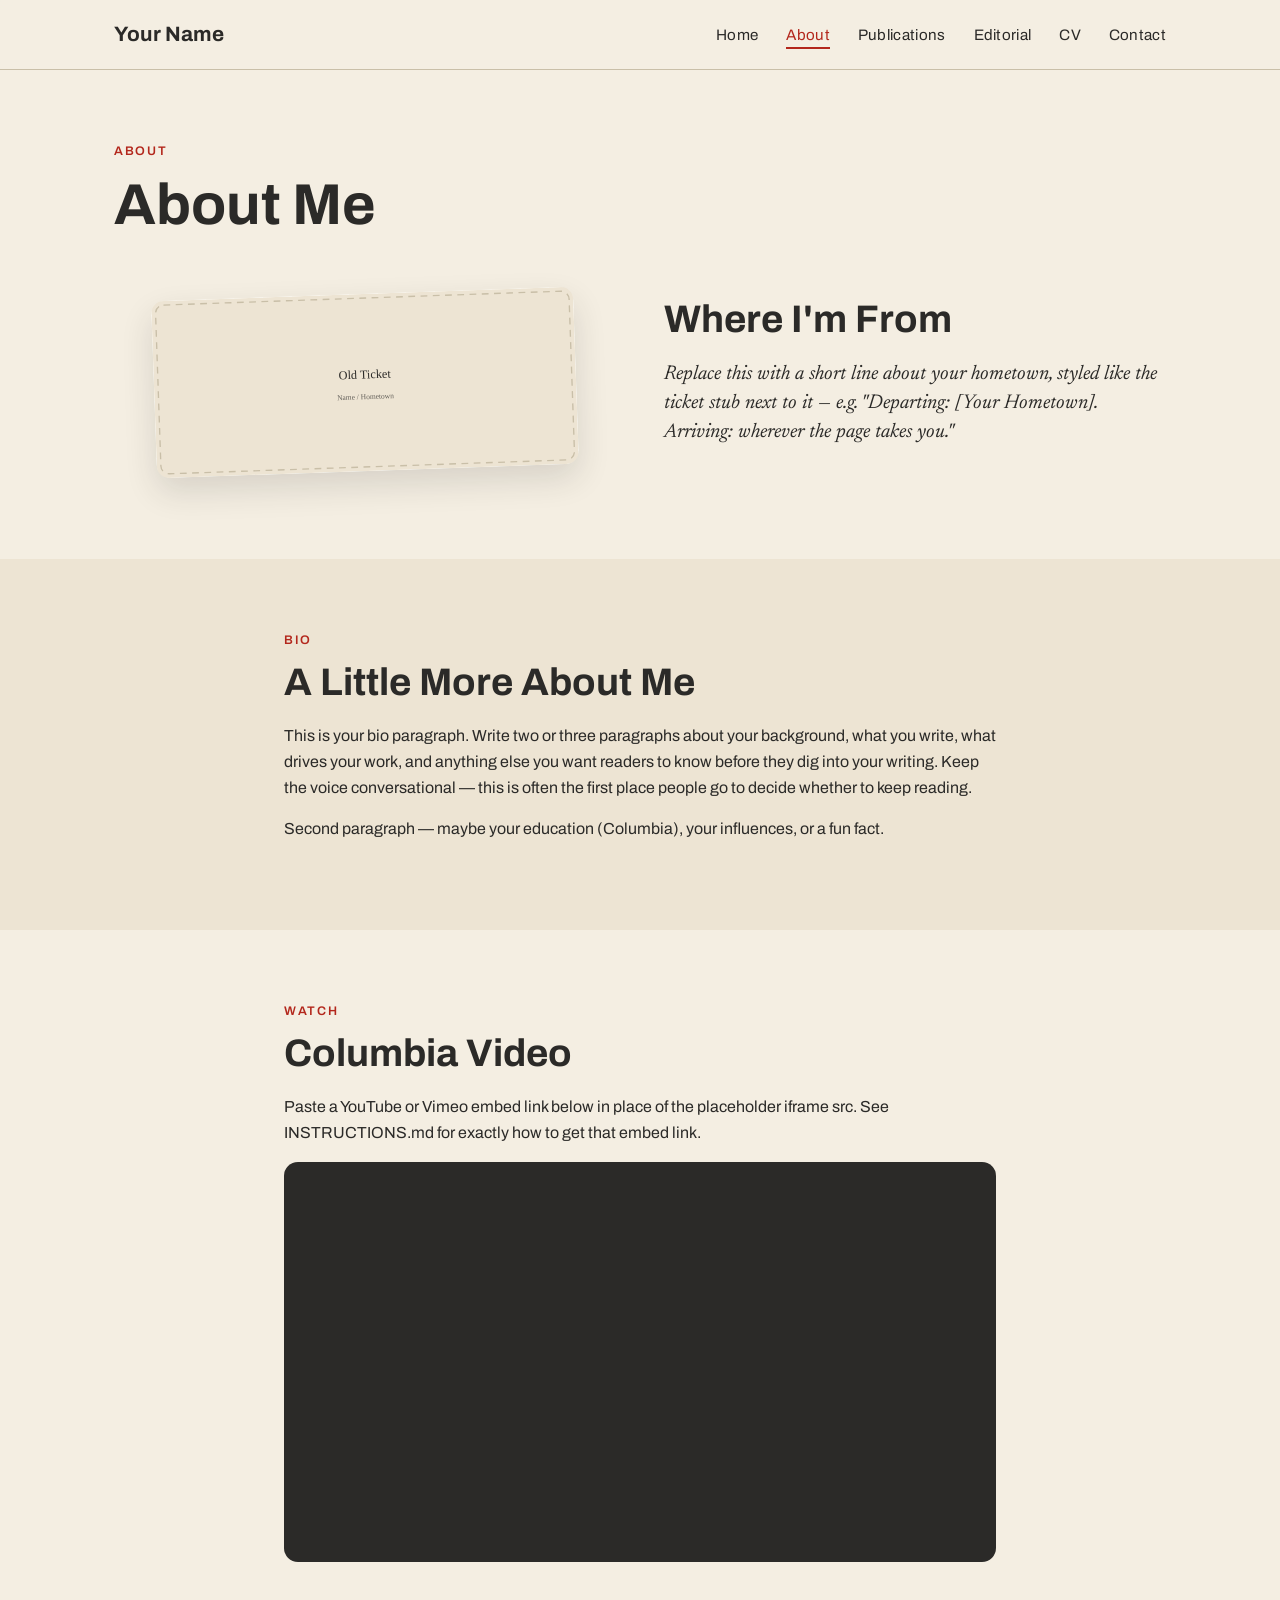
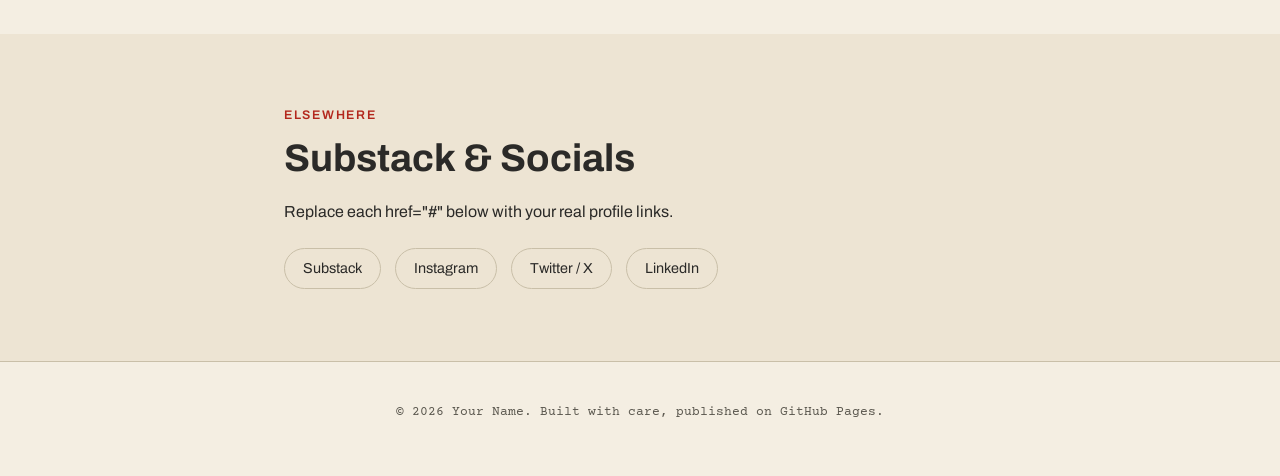
==== about.html @ c4c5f742 "Add files via upload" ====
<!DOCTYPE html>
<html lang="en">
<head>
<meta charset="UTF-8">
<meta name="viewport" content="width=device-width, initial-scale=1.0">
<title>About — Your Name</title>
<link rel="icon" type="image/svg+xml" href="images/favicon.svg">
<link rel="preconnect" href="https://fonts.googleapis.com">
<link rel="preconnect" href="https://fonts.gstatic.com" crossorigin>
<link href="https://fonts.googleapis.com/css2?family=Archivo:wght@400;500;600;700&family=Newsreader:ital,wght@1,400;1,500&family=Caveat:wght@500;600;700&family=Courier+Prime:wght@400;700&display=swap" rel="stylesheet">
<link rel="stylesheet" href="css/style.css">
</head>
<body>

<header class="site-header">
  <nav class="nav">
    <a href="index.html" class="nav__name">Your Name</a>
    <button class="nav__toggle" aria-label="Toggle menu" aria-expanded="false">&#9776;</button>
    <ul class="nav__links">
      <li><a href="index.html">Home</a></li>
      <li><a href="about.html" aria-current="page">About</a></li>
      <li><a href="publications.html">Publications</a></li>
      <li><a href="editorial.html">Editorial</a></li>
      <li><a href="cv.html">CV</a></li>
      <li><a href="contact.html">Contact</a></li>
    </ul>
  </nav>
</header>

<main>
  <section class="section">
    <div class="container">
      <span class="eyebrow">About</span>
      <h1>About Me</h1>

      <div class="about-grid" style="margin-top: 40px;">
        <!-- Old ticket graphic: swap images/about/ticket.svg for a scan/photo
             of a real ticket stub. Edit the text below to match. -->
        <figure class="ticket">
          <img src="images/about/ticket.svg" alt="Ticket stub with name and hometown">
        </figure>
        <div>
          <h2>Where I'm From</h2>
          <p class="lede">Replace this with a short line about your hometown, styled like
          the ticket stub next to it — e.g. "Departing: [Your Hometown]. Arriving:
          wherever the page takes you."</p>
        </div>
      </div>
    </div>
  </section>

  <section class="section section--alt">
    <div class="container" style="max-width: 760px;">
      <span class="eyebrow">Bio</span>
      <h2>A Little More About Me</h2>
      <p>This is your bio paragraph. Write two or three paragraphs about your
      background, what you write, what drives your work, and anything else
      you want readers to know before they dig into your writing. Keep the
      voice conversational — this is often the first place people go to
      decide whether to keep reading.</p>
      <p>Second paragraph — maybe your education (Columbia), your influences,
      or a fun fact.</p>
    </div>
  </section>

  <section class="section">
    <div class="container" style="max-width: 760px;">
      <span class="eyebrow">Watch</span>
      <h2>Columbia Video</h2>
      <p>Paste a YouTube or Vimeo embed link below in place of the placeholder
      iframe src. See INSTRUCTIONS.md for exactly how to get that embed link.</p>
      <div class="video-embed">
        <iframe
          src="https://www.youtube.com/embed/dQw4w9WgXcQ"
          title="Columbia video"
          allow="accelerometer; autoplay; clipboard-write; encrypted-media; gyroscope; picture-in-picture"
          allowfullscreen>
        </iframe>
      </div>
    </div>
  </section>

  <section class="section section--alt">
    <div class="container" style="max-width: 760px;">
      <span class="eyebrow">Elsewhere</span>
      <h2>Substack &amp; Socials</h2>
      <p>Replace each href="#" below with your real profile links.</p>
      <div class="socials">
        <a href="#" target="_blank" rel="noopener">Substack</a>
        <a href="#" target="_blank" rel="noopener">Instagram</a>
        <a href="#" target="_blank" rel="noopener">Twitter / X</a>
        <a href="#" target="_blank" rel="noopener">LinkedIn</a>
      </div>
    </div>
  </section>
</main>

<footer class="site-footer">
  <div class="container">
    <p>&copy; <span id="year"></span> Your Name. Built with care, published on GitHub Pages.</p>
  </div>
</footer>

<script src="js/script.js"></script>
<script>document.getElementById('year').textContent = new Date().getFullYear();</script>
</body>
</html>
---- css/style.css ----
/* =========================================================================
   SITE STYLE SHEET
   -------------------------------------------------------------------------
   Everything you'd want to customize lives in the ":root" block right below.
   Change a value there and it updates everywhere on the site automatically.
   See INSTRUCTIONS.md for a plain-language guide to editing this file.
   ========================================================================= */

:root {
  /* ---- COLORS ---------------------------------------------------------
     This is a placeholder "literary + red accent" palette.
     Swap these hex codes once you've picked colors from your vision board. */
  --color-bg: #F4EEE2;          /* main page background (warm cream) */
  --color-bg-alt: #EDE4D3;      /* secondary panels / cards */
  --color-ink: #2B2A28;         /* primary text */
  --color-ink-soft: #5B584F;    /* secondary / muted text */
  --color-accent: #B3271C;      /* the red — help tab, links, highlights */
  --color-accent-dark: #8C1E15; /* hover state for accent */
  --color-line: #C9BFA8;        /* borders, dividers, dashed placeholder frames */
  --color-white: #FFFDF8;

  /* ---- FONTS ------------------------------------------------------------
     Four-font system pulled from your vibe photo. Loaded from Google Fonts
     in each HTML file's <head>. Swap names here AND in every HTML file's
     <link> tag to change them — see INSTRUCTIONS.md.
       - display/body (Archivo):  name, nav, headers, and regular paragraph
         text — the clean structural sans that carries most of the site.
       - accent (Newsreader italic): one emphasized line per page (the help
         tab message, page intro lines) — the flowing italic touch.
       - hand (Caveat): handwritten scribbles — photo captions, small
         doodle-style labels.
       - mono (Courier Prime): "other information" — dates, footer, ticket/
         document-style text, form fields. */
  --font-display: 'Archivo', -apple-system, BlinkMacSystemFont, 'Segoe UI', sans-serif;
  --font-body: 'Archivo', -apple-system, BlinkMacSystemFont, 'Segoe UI', sans-serif;
  --font-accent: 'Newsreader', Georgia, serif;
  --font-hand: 'Caveat', cursive;
  --font-mono: 'Courier Prime', 'Courier New', monospace;

  /* ---- LAYOUT ---- */
  --max-width: 1100px;
  --radius: 14px;
}

* { box-sizing: border-box; }

html { scroll-behavior: smooth; }

body {
  margin: 0;
  background: var(--color-bg);
  color: var(--color-ink);
  font-family: var(--font-body);
  line-height: 1.6;
  -webkit-font-smoothing: antialiased;
}

img, svg { max-width: 100%; display: block; }

a { color: var(--color-accent); text-decoration: none; }
a:hover { color: var(--color-accent-dark); text-decoration: underline; }

h1, h2, h3 {
  font-family: var(--font-display);
  font-weight: 700;
  line-height: 1.15;
  margin: 0 0 0.5em;
}

h1 { font-size: clamp(2.2rem, 5vw, 3.6rem); }
h2 { font-size: clamp(1.6rem, 3.5vw, 2.4rem); }
h3 { font-size: 1.25rem; }

p { margin: 0 0 1em; }

.container {
  max-width: var(--max-width);
  margin: 0 auto;
  padding: 0 24px;
}

.section {
  padding: 72px 0;
}

.section--alt {
  background: var(--color-bg-alt);
}

.eyebrow {
  text-transform: uppercase;
  letter-spacing: 0.14em;
  font-size: 0.78rem;
  color: var(--color-accent);
  font-weight: 600;
  margin-bottom: 0.75em;
  display: block;
}

/* "Lede" — the one flowing italic-serif line under a page's H1, used
   sparingly (one per page) the way your vibe photo uses it: "Take a
   break.", "Peruse the mood," "Indisputably, it is time." */
.lede {
  font-family: var(--font-accent);
  font-style: italic;
  font-size: 1.25rem;
  color: var(--color-ink);
  line-height: 1.45;
}

/* ---- NAVIGATION --------------------------------------------------------- */

.site-header {
  position: sticky;
  top: 0;
  z-index: 40;
  background: rgba(244, 238, 226, 0.92);
  backdrop-filter: blur(6px);
  border-bottom: 1px solid var(--color-line);
}

.nav {
  max-width: var(--max-width);
  margin: 0 auto;
  padding: 18px 24px;
  display: flex;
  align-items: center;
  justify-content: space-between;
}

.nav__name {
  font-family: var(--font-display);
  font-size: 1.3rem;
  font-weight: 700;
  color: var(--color-ink);
}
.nav__name:hover { text-decoration: none; color: var(--color-accent); }

.nav__links {
  display: flex;
  gap: 28px;
  list-style: none;
  margin: 0;
  padding: 0;
}

.nav__links a {
  color: var(--color-ink);
  font-size: 0.95rem;
  letter-spacing: 0.02em;
  padding-bottom: 4px;
  border-bottom: 2px solid transparent;
}

.nav__links a:hover,
.nav__links a[aria-current="page"] {
  color: var(--color-accent);
  text-decoration: none;
  border-bottom-color: var(--color-accent);
}

.nav__toggle {
  display: none;
  background: none;
  border: none;
  font-size: 1.6rem;
  cursor: pointer;
  color: var(--color-ink);
}

@media (max-width: 720px) {
  .nav__toggle { display: block; }
  .nav__links {
    position: absolute;
    top: 100%;
    left: 0;
    right: 0;
    background: var(--color-bg);
    flex-direction: column;
    gap: 0;
    border-bottom: 1px solid var(--color-line);
    max-height: 0;
    overflow: hidden;
    transition: max-height 0.3s ease;
  }
  .nav__links.is-open { max-height: 320px; }
  .nav__links a {
    padding: 14px 24px;
    border-bottom: 1px solid var(--color-line);
    display: block;
  }
}

/* ---- FOOTER --------------------------------------------------------- */

.site-footer {
  padding: 40px 0;
  text-align: center;
  color: var(--color-ink-soft);
  font-family: var(--font-mono);
  font-size: 0.8rem;
  border-top: 1px solid var(--color-line);
}

.site-footer a { color: var(--color-ink-soft); }

/* ---- BUTTONS / LINKS -------------------------------------------------- */

.btn {
  display: inline-block;
  padding: 12px 26px;
  border-radius: 999px;
  background: var(--color-accent);
  color: var(--color-white);
  font-weight: 600;
  font-size: 0.95rem;
  letter-spacing: 0.02em;
  border: 1px solid var(--color-accent);
  cursor: pointer;
}
.btn:hover { background: var(--color-accent-dark); border-color: var(--color-accent-dark); text-decoration: none; color: var(--color-white); }

.btn--outline {
  background: transparent;
  color: var(--color-ink);
  border-color: var(--color-ink);
}
.btn--outline:hover { background: var(--color-ink); color: var(--color-white); }

.link-row {
  display: flex;
  flex-wrap: wrap;
  gap: 12px;
  margin-top: 1.5em;
}

/* =========================================================================
   HOME PAGE
   ========================================================================= */

.hero {
  padding: 80px 0 40px;
  text-align: center;
}

.hero__intro {
  max-width: 640px;
  margin: 0 auto 48px;
}

.photo-cluster {
  position: relative;
  max-width: 780px;
  margin: 0 auto;
  aspect-ratio: 1 / 0.85;
}

.photo-cluster__center {
  position: absolute;
  left: 50%;
  top: 50%;
  transform: translate(-50%, -50%);
  width: 42%;
  border-radius: 50%;
  overflow: hidden;
  border: 6px solid var(--color-white);
  box-shadow: 0 18px 40px rgba(43, 42, 40, 0.18);
  z-index: 5;
}

.photo-cluster__item {
  position: absolute;
  width: 30%;
  background: var(--color-white);
  border-radius: var(--radius);
  padding: 6px 6px 32px;
  box-shadow: 0 12px 28px rgba(43, 42, 40, 0.15);
  transition: transform 0.25s ease;
}
.photo-cluster__item:hover { transform: translateY(-6px) scale(1.03); z-index: 6; }

.photo-frame { border-radius: calc(var(--radius) - 5px); overflow: hidden; }
.photo-frame img { display: block; width: 100%; }

/* Handwritten Polaroid-style caption sitting in the white "mount" below
   each photo — swap the text in the HTML, not here. */
.photo-cluster__item figcaption {
  display: block;
  position: absolute;
  left: 0;
  right: 0;
  bottom: 2px;
  text-align: center;
  font-family: var(--font-hand);
  font-size: 1.25rem;
  color: var(--color-ink);
  line-height: 1;
}

.photo-cluster__center figcaption { display: none; }

.pc-1 { top: 2%;  left: 2%;  transform: rotate(-6deg); }
.pc-2 { top: 6%;  right: 0%; transform: rotate(5deg); }
.pc-3 { bottom: 0%; left: 12%; transform: rotate(4deg); }

@media (max-width: 720px) {
  .photo-cluster { aspect-ratio: auto; display: grid; grid-template-columns: 1fr 1fr; gap: 16px; }
  .photo-cluster__center { position: static; width: 60%; margin: 0 auto 16px; grid-column: 1 / -1; transform: none; }
  .photo-cluster__item { position: relative; width: 100%; transform: none !important; }
}

/* ---- Help tab ---- */

.help-tab {
  position: fixed;
  right: 0;
  top: 50%;
  transform: translateY(-50%) translateX(calc(100% - 44px));
  z-index: 50;
  display: flex;
  align-items: center;
  background: var(--color-accent);
  color: var(--color-white);
  border-radius: 10px 0 0 10px;
  box-shadow: -6px 0 18px rgba(0,0,0,0.18);
  cursor: pointer;
  transition: transform 0.35s cubic-bezier(0.22, 1, 0.36, 1);
  border: none;
  padding: 0;
  font-family: var(--font-body);
  max-width: 320px;
}

.help-tab.is-open {
  transform: translateY(-50%) translateX(0);
}

.help-tab__label {
  writing-mode: vertical-rl;
  text-orientation: mixed;
  padding: 18px 12px;
  font-weight: 700;
  letter-spacing: 0.06em;
  flex-shrink: 0;
}

.help-tab__message {
  padding: 18px 20px 18px 4px;
  font-family: var(--font-accent);
  font-style: italic;
  font-size: 1.1rem;
  text-align: left;
  line-height: 1.35;
}

@media (max-width: 720px) {
  .help-tab { max-width: 260px; }
  .help-tab__message { font-size: 0.85rem; padding: 14px 16px 14px 4px; }
}

/* =========================================================================
   ABOUT PAGE
   ========================================================================= */

.about-grid {
  display: grid;
  grid-template-columns: 1fr 1fr;
  gap: 48px;
  align-items: center;
}

@media (max-width: 820px) {
  .about-grid { grid-template-columns: 1fr; }
}

.ticket {
  position: relative;
  background: var(--color-white);
  border-radius: var(--radius);
  box-shadow: 0 14px 32px rgba(43,42,40,0.14);
  transform: rotate(-2deg);
}

.video-embed {
  position: relative;
  width: 100%;
  aspect-ratio: 16 / 9;
  border-radius: var(--radius);
  overflow: hidden;
  background: var(--color-ink);
}
.video-embed iframe {
  width: 100%;
  height: 100%;
  border: 0;
  display: block;
}

.socials {
  display: flex;
  flex-wrap: wrap;
  gap: 14px;
  margin-top: 1.5em;
}

.socials a {
  border: 1px solid var(--color-line);
  padding: 8px 18px;
  border-radius: 999px;
  color: var(--color-ink);
  font-size: 0.9rem;
}
.socials a:hover { border-color: var(--color-accent); color: var(--color-accent); text-decoration: none; }

/* =========================================================================
   PUBLICATIONS PAGE
   ========================================================================= */

.pub-orbit {
  position: relative;
  max-width: 620px;
  aspect-ratio: 1;
  margin: 0 auto;
  border-radius: 50%;
  border: 1px dashed var(--color-line);
}

.pub-orbit__center {
  position: absolute;
  left: 50%;
  top: 50%;
  transform: translate(-50%, -50%) rotate(-3deg);
  text-align: center;
  max-width: 200px;
  font-family: var(--font-hand);
  font-size: 1.6rem;
  color: var(--color-accent);
}

.pub-logo {
  position: absolute;
  width: 96px;
  height: 96px;
  border-radius: 50%;
  overflow: hidden;
  background: var(--color-white);
  box-shadow: 0 10px 24px rgba(43,42,40,0.16);
  border: 3px solid var(--color-white);
  transition: transform 0.25s ease, box-shadow 0.25s ease;
}
.pub-logo:hover { transform: scale(1.08); box-shadow: 0 14px 30px rgba(43,42,40,0.24); }
.pub-logo img { width: 100%; height: 100%; object-fit: cover; }

@media (max-width: 720px) {
  .pub-orbit { display: none; }
}

.pub-grid {
  display: none;
  grid-template-columns: repeat(auto-fit, minmax(150px, 1fr));
  gap: 24px;
}

@media (max-width: 720px) {
  .pub-grid { display: grid; }
}

.pub-card {
  text-align: center;
  padding: 20px;
  background: var(--color-white);
  border-radius: var(--radius);
  border: 1px solid var(--color-line);
}
.pub-card img { width: 72px; height: 72px; margin: 0 auto 12px; border-radius: 50%; }
.pub-card:hover { text-decoration: none; border-color: var(--color-accent); }
.pub-card span { display: block; color: var(--color-ink); font-weight: 600; font-size: 0.9rem; }

/* also show a simple list version under the orbit on desktop, for accessibility */
.pub-list {
  margin-top: 56px;
  display: grid;
  grid-template-columns: repeat(auto-fit, minmax(220px, 1fr));
  gap: 18px;
}
.pub-list a {
  display: flex;
  align-items: center;
  gap: 14px;
  padding: 14px 16px;
  background: var(--color-white);
  border: 1px solid var(--color-line);
  border-radius: var(--radius);
  color: var(--color-ink);
}
.pub-list a:hover { border-color: var(--color-accent); text-decoration: none; }
.pub-list img { width: 40px; height: 40px; border-radius: 50%; flex-shrink: 0; }

/* =========================================================================
   EDITORIAL PAGE
   ========================================================================= */

.editorial-hero {
  border-radius: var(--radius);
  overflow: hidden;
  margin-bottom: 48px;
}

.editorial-list {
  display: grid;
  gap: 20px;
}

.editorial-item {
  padding: 24px;
  background: var(--color-white);
  border: 1px solid var(--color-line);
  border-radius: var(--radius);
}

.editorial-item h3 { margin-bottom: 0.3em; }
.editorial-item .eyebrow { margin-bottom: 0.4em; }

/* =========================================================================
   CV PAGE
   ========================================================================= */

.cv-section { margin-bottom: 40px; }
.cv-section h2 { border-bottom: 2px solid var(--color-accent); padding-bottom: 8px; margin-bottom: 20px; }

.cv-item {
  display: flex;
  justify-content: space-between;
  gap: 16px;
  padding: 14px 0;
  border-bottom: 1px solid var(--color-line);
}
.cv-item:last-child { border-bottom: none; }
.cv-item__year { color: var(--color-ink-soft); font-family: var(--font-mono); font-size: 0.85rem; white-space: nowrap; }

/* =========================================================================
   CONTACT PAGE
   ========================================================================= */

.contact-grid {
  display: grid;
  grid-template-columns: 1fr 1fr;
  gap: 48px;
  align-items: center;
}
@media (max-width: 820px) { .contact-grid { grid-template-columns: 1fr; } }

.photobooth {
  max-width: 320px;
  margin: 0 auto;
  border: 10px solid var(--color-white);
  border-bottom-width: 30px;
  box-shadow: 0 16px 36px rgba(43,42,40,0.2);
  transform: rotate(2deg);
}

.contact-form {
  display: grid;
  gap: 14px;
  margin-top: 1.5em;
}
.contact-form input,
.contact-form textarea {
  font-family: var(--font-mono);
  font-size: 0.95rem;
  padding: 12px 14px;
  border-radius: 8px;
  border: 1px solid var(--color-line);
  background: var(--color-white);
  color: var(--color-ink);
}
.contact-form textarea { min-height: 120px; resize: vertical; }
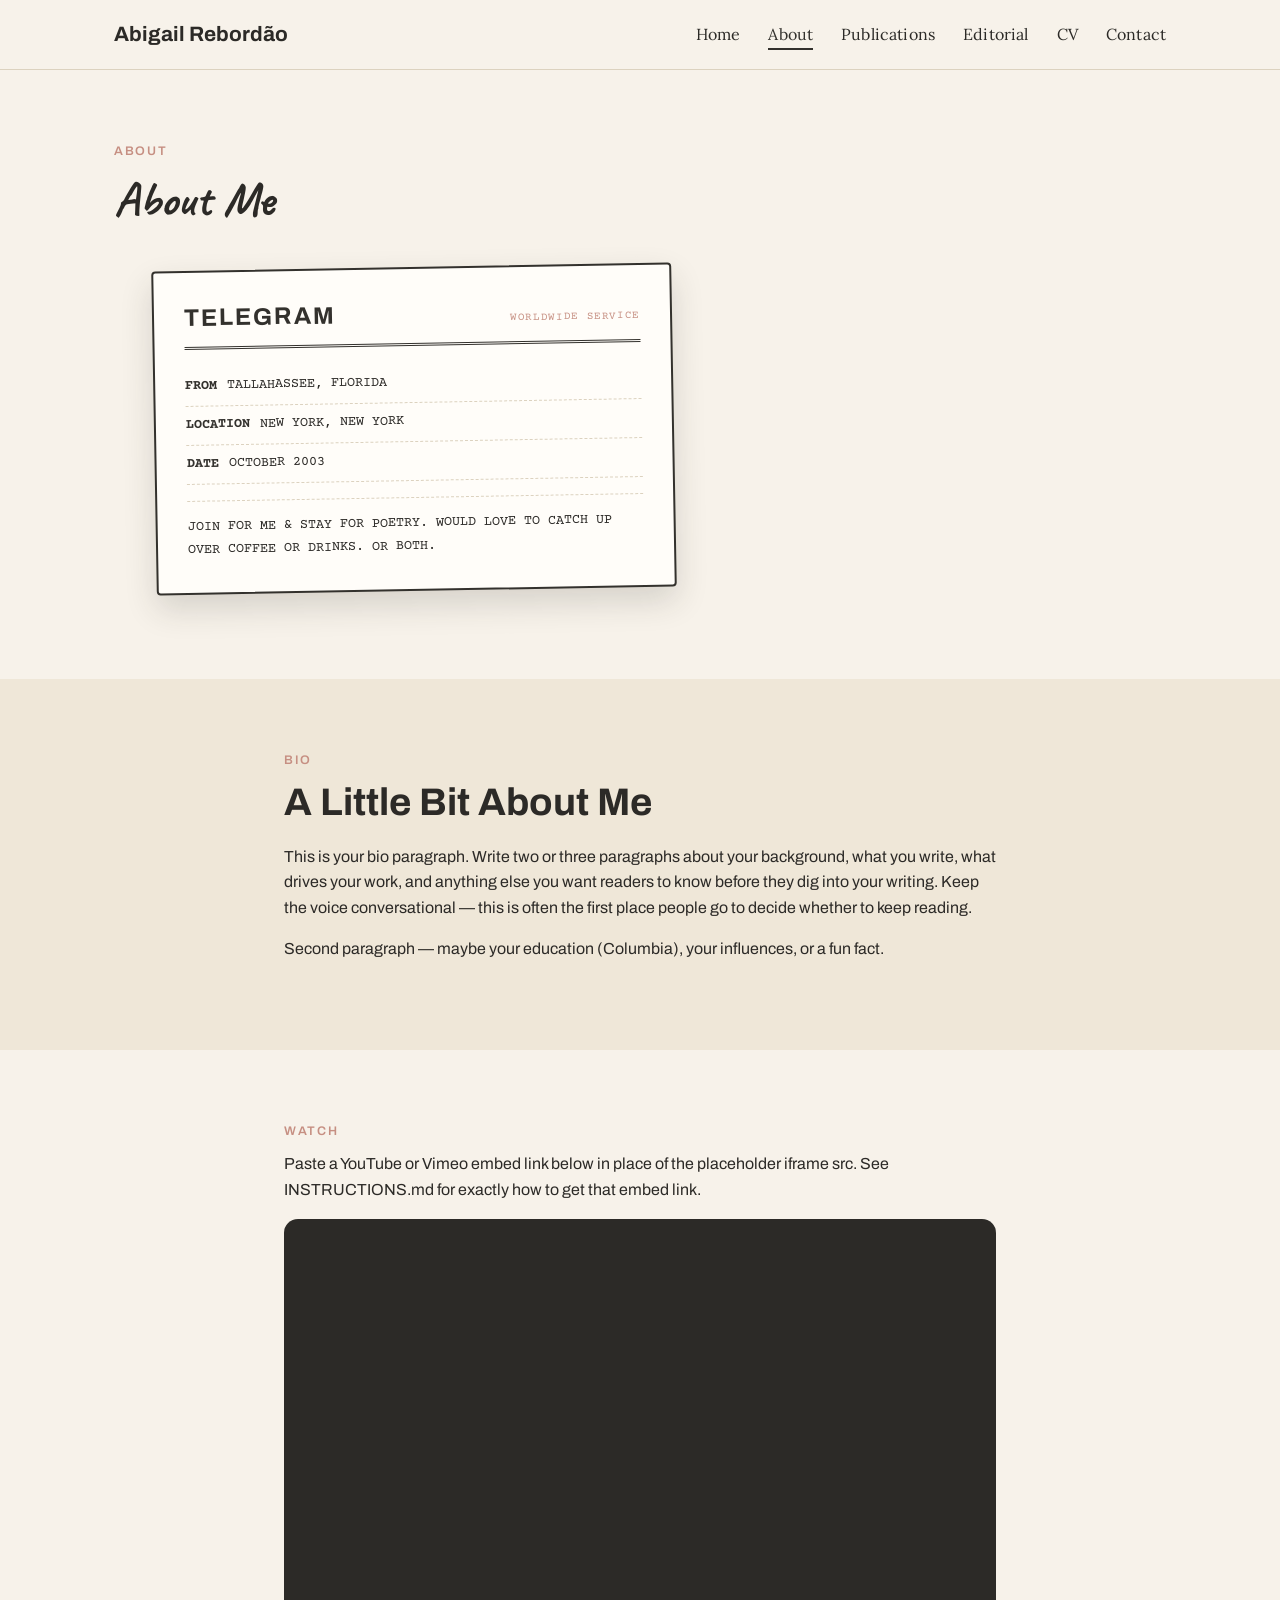
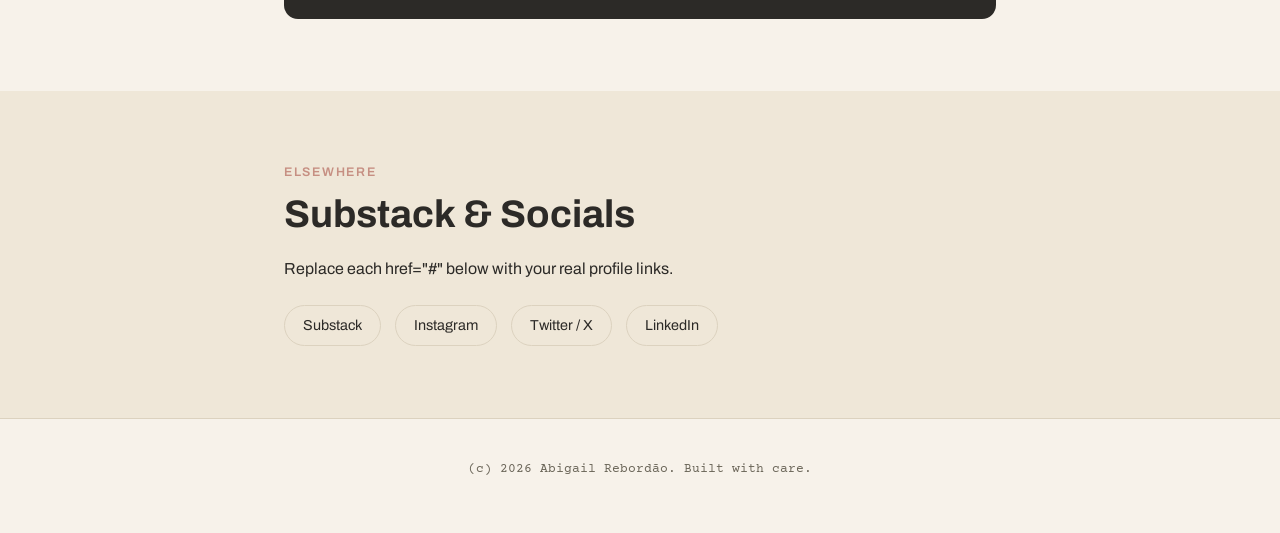
==== commit f68dcd33: "Add files via upload" ====
--- a/about.html
+++ b/about.html
@@ -3,18 +3,18 @@
 <head>
 <meta charset="UTF-8">
 <meta name="viewport" content="width=device-width, initial-scale=1.0">
-<title>About — Your Name</title>
+<title>About — Abigail Rebordão</title>
 <link rel="icon" type="image/svg+xml" href="images/favicon.svg">
 <link rel="preconnect" href="https://fonts.googleapis.com">
 <link rel="preconnect" href="https://fonts.gstatic.com" crossorigin>
-<link href="https://fonts.googleapis.com/css2?family=Archivo:wght@400;500;600;700&family=Newsreader:ital,wght@1,400;1,500&family=Caveat:wght@500;600;700&family=Courier+Prime:wght@400;700&display=swap" rel="stylesheet">
+<link href="https://fonts.googleapis.com/css2?family=Archivo:wght@400;500;600;700&family=Newsreader:ital,wght@1,400;1,500&family=Caveat:wght@500;600;700&family=Courier+Prime:wght@400;700&family=Lora:wght@500;600&display=swap" rel="stylesheet">
 <link rel="stylesheet" href="css/style.css">
 </head>
 <body>
 
 <header class="site-header">
   <nav class="nav">
-    <a href="index.html" class="nav__name">Your Name</a>
+    <a href="index.html" class="nav__name">Abigail Rebordão</a>
     <button class="nav__toggle" aria-label="Toggle menu" aria-expanded="false">&#9776;</button>
     <ul class="nav__links">
       <li><a href="index.html">Home</a></li>
@@ -33,26 +33,36 @@
       <span class="eyebrow">About</span>
       <h1>About Me</h1>
 
-      <div class="about-grid" style="margin-top: 40px;">
-        <!-- Old ticket graphic: swap images/about/ticket.svg for a scan/photo
-             of a real ticket stub. Edit the text below to match. -->
-        <figure class="ticket">
-          <img src="images/about/ticket.svg" alt="Ticket stub with name and hometown">
-        </figure>
-        <div>
-          <h2>Where I'm From</h2>
-          <p class="lede">Replace this with a short line about your hometown, styled like
-          the ticket stub next to it — e.g. "Departing: [Your Hometown]. Arriving:
-          wherever the page takes you."</p>
+      <!-- Telegram — replaces the old ticket graphic. Edit the field
+           values and message directly below; everything renders in caps
+           automatically to match the telegram style. -->
+      <figure class="telegram" style="margin-top: 40px;">
+        <div class="telegram__header">
+          <span class="telegram__title">Telegram</span>
+          <span class="telegram__tag">Worldwide Service</span>
         </div>
-      </div>
+        <div class="telegram__field">
+          <span class="telegram__label">From</span>
+          <span class="telegram__value">Tallahassee, Florida</span>
+        </div>
+        <div class="telegram__field">
+          <span class="telegram__label">Location</span>
+          <span class="telegram__value">New York, New York</span>
+        </div>
+        <div class="telegram__field">
+          <span class="telegram__label">Date</span>
+          <span class="telegram__value">October 2003</span>
+        </div>
+        <p class="telegram__message">Join for me &amp; stay for poetry. Would love to catch
+        up over coffee or drinks. Or both.</p>
+      </figure>
     </div>
   </section>
 
   <section class="section section--alt">
     <div class="container" style="max-width: 760px;">
       <span class="eyebrow">Bio</span>
-      <h2>A Little More About Me</h2>
+      <h2>A Little Bit About Me</h2>
       <p>This is your bio paragraph. Write two or three paragraphs about your
       background, what you write, what drives your work, and anything else
       you want readers to know before they dig into your writing. Keep the
@@ -66,7 +76,6 @@
   <section class="section">
     <div class="container" style="max-width: 760px;">
       <span class="eyebrow">Watch</span>
-      <h2>Columbia Video</h2>
       <p>Paste a YouTube or Vimeo embed link below in place of the placeholder
       iframe src. See INSTRUCTIONS.md for exactly how to get that embed link.</p>
       <div class="video-embed">
@@ -86,10 +95,10 @@
       <h2>Substack &amp; Socials</h2>
       <p>Replace each href="#" below with your real profile links.</p>
       <div class="socials">
-        <a href="#" target="_blank" rel="noopener">Substack</a>
-        <a href="#" target="_blank" rel="noopener">Instagram</a>
+        <a href="https://substack.com/@abigailrebordao/posts" target="_blank" rel="noopener">Substack</a>
+        <a href="https://www.instagram.com/abigailrebordao/?hl=en" target="_blank" rel="noopener">Instagram</a>
         <a href="#" target="_blank" rel="noopener">Twitter / X</a>
-        <a href="#" target="_blank" rel="noopener">LinkedIn</a>
+        <a href="https://www.linkedin.com/in/abigail-rebord%C3%A3o-hugill-5393ab255" target="_blank" rel="noopener">LinkedIn</a>
       </div>
     </div>
   </section>
@@ -97,11 +106,10 @@
 
 <footer class="site-footer">
   <div class="container">
-    <p>&copy; <span id="year"></span> Your Name. Built with care, published on GitHub Pages.</p>
+    <p>(c) 2026 Abigail Rebordão. Built with care.</p>
   </div>
 </footer>
 
 <script src="js/script.js"></script>
-<script>document.getElementById('year').textContent = new Date().getFullYear();</script>
 </body>
 </html>
--- a/css/style.css
+++ b/css/style.css
@@ -8,31 +8,45 @@
 
 :root {
   /* ---- COLORS ---------------------------------------------------------
-     This is a placeholder "literary + red accent" palette.
-     Swap these hex codes once you've picked colors from your vision board. */
-  --color-bg: #F4EEE2;          /* main page background (warm cream) */
-  --color-bg-alt: #EDE4D3;      /* secondary panels / cards */
-  --color-ink: #2B2A28;         /* primary text */
-  --color-ink-soft: #5B584F;    /* secondary / muted text */
-  --color-accent: #B3271C;      /* the red — help tab, links, highlights */
-  --color-accent-dark: #8C1E15; /* hover state for accent */
-  --color-line: #C9BFA8;        /* borders, dividers, dashed placeholder frames */
-  --color-white: #FFFDF8;
+     Charcoal + light rose + clean cream, pulled from your color palette
+     photo. Charcoal carries the "functional" elements (buttons, links,
+     nav state); rose carries the "soft/decorative" ones (eyebrows, help
+     tab, dividers) — the two interchange across the site the way you
+     asked. Swap any hex below to retune either color everywhere at once. */
+  --color-bg: #F7F2EA;          /* main page background — clean, chic cream */
+  --color-bg-alt: #EFE7D8;      /* secondary panels / cards */
+  --color-ink: #2C2A27;         /* primary text */
+  --color-ink-soft: #6B6659;    /* secondary / muted text (footer, captions) */
+  --color-charcoal: #33312D;    /* charcoal accent — buttons, links, nav */
+  --color-charcoal-dark: #201F1C; /* hover state for charcoal */
+  --color-rose: #D8A79B;        /* light rose accent — eyebrows, help tab, dividers */
+  --color-rose-dark: #C68F82;   /* hover/deeper state for rose */
+  --color-accent: var(--color-charcoal);       /* default "functional" accent */
+  --color-accent-dark: var(--color-charcoal-dark);
+  --color-line: #DCD2BF;        /* borders, dividers, dashed placeholder frames */
+  --color-white: #FFFDF9;
 
   /* ---- FONTS ------------------------------------------------------------
-     Four-font system pulled from your vibe photo. Loaded from Google Fonts
-     in each HTML file's <head>. Swap names here AND in every HTML file's
-     <link> tag to change them — see INSTRUCTIONS.md.
-       - display/body (Archivo):  name, nav, headers, and regular paragraph
-         text — the clean structural sans that carries most of the site.
+     Loaded from Google Fonts in each HTML file's <head>. Swap names here
+     AND in every HTML file's <link> tag to change them — see
+     INSTRUCTIONS.md.
+       - display/body (Archivo): nav name, section subheads, and regular
+         paragraph text — the clean structural sans that carries most of
+         the site.
+       - nav (Lora): the Home/About/Publications/... links in the top nav.
+       - title (Caveat): every page's big H1 title — handwritten/scribble,
+         kept fairly bold and a bit smaller than a typical H1.
        - accent (Newsreader italic): one emphasized line per page (the help
          tab message, page intro lines) — the flowing italic touch.
        - hand (Caveat): handwritten scribbles — photo captions, small
-         doodle-style labels.
-       - mono (Courier Prime): "other information" — dates, footer, ticket/
-         document-style text, form fields. */
+         doodle-style labels. Same family as --font-title, used at smaller
+         sizes.
+       - mono (Courier Prime): footer, CV dates, telegram/document-style
+         text. */
   --font-display: 'Archivo', -apple-system, BlinkMacSystemFont, 'Segoe UI', sans-serif;
   --font-body: 'Archivo', -apple-system, BlinkMacSystemFont, 'Segoe UI', sans-serif;
+  --font-nav: 'Lora', Georgia, serif;
+  --font-title: 'Caveat', cursive;
   --font-accent: 'Newsreader', Georgia, serif;
   --font-hand: 'Caveat', cursive;
   --font-mono: 'Courier Prime', 'Courier New', monospace;
@@ -61,13 +75,21 @@
 a:hover { color: var(--color-accent-dark); text-decoration: underline; }
 
 h1, h2, h3 {
-  font-family: var(--font-display);
   font-weight: 700;
   line-height: 1.15;
   margin: 0 0 0.5em;
 }
 
-h1 { font-size: clamp(2.2rem, 5vw, 3.6rem); }
+h2, h3 { font-family: var(--font-display); }
+
+/* Page titles — handwritten/scribble, bold, and intentionally smaller
+   than a typical H1 so it reads as a personal signature rather than a
+   corporate headline. */
+h1 {
+  font-family: var(--font-title);
+  font-weight: 700;
+  font-size: clamp(2rem, 5vw, 3rem);
+}
 h2 { font-size: clamp(1.6rem, 3.5vw, 2.4rem); }
 h3 { font-size: 1.25rem; }
 
@@ -91,7 +113,7 @@
   text-transform: uppercase;
   letter-spacing: 0.14em;
   font-size: 0.78rem;
-  color: var(--color-accent);
+  color: var(--color-rose-dark);
   font-weight: 600;
   margin-bottom: 0.75em;
   display: block;
@@ -114,7 +136,7 @@
   position: sticky;
   top: 0;
   z-index: 40;
-  background: rgba(244, 238, 226, 0.92);
+  background: rgba(247, 242, 234, 0.92);
   backdrop-filter: blur(6px);
   border-bottom: 1px solid var(--color-line);
 }
@@ -145,9 +167,10 @@
 }
 
 .nav__links a {
-  color: var(--color-ink);
-  font-size: 0.95rem;
-  letter-spacing: 0.02em;
+  font-family: var(--font-nav);
+  color: var(--color-ink);
+  font-size: 1rem;
+  letter-spacing: 0.01em;
   padding-bottom: 4px;
   border-bottom: 2px solid transparent;
 }
@@ -248,65 +271,85 @@
   margin: 0 auto 48px;
 }
 
-.photo-cluster {
+/* ---- Envelope photo lineup ---------------------------------------------
+   A row of envelopes — some tall/vertical, some wide/horizontal, one
+   upside-down, one opening to the side — each with a photo peeking out
+   the flap. Colors alternate rose / charcoal / cream per envelope. */
+
+.envelope-row {
+  display: flex;
+  align-items: flex-end;
+  justify-content: center;
+  flex-wrap: wrap;
+  gap: 34px;
+  max-width: 900px;
+  margin: 20px auto 0;
+  padding: 70px 0 50px; /* room for photos peeking above + captions below */
+}
+
+.envelope-wrap {
   position: relative;
-  max-width: 780px;
-  margin: 0 auto;
-  aspect-ratio: 1 / 0.85;
-}
-
-.photo-cluster__center {
+  transition: transform 0.25s ease;
+}
+.envelope-wrap:hover { transform: translateY(-6px); }
+
+.envelope {
+  position: absolute;
+  inset: 0;
+  box-shadow: 0 14px 30px rgba(43, 42, 40, 0.16);
+}
+
+.envelope--rose     { background: var(--color-rose); }
+.envelope--charcoal { background: var(--color-charcoal); }
+.envelope--cream    { background: var(--color-white); border: 1px solid var(--color-line); }
+
+/* Flap opens upward */
+.envelope--top { clip-path: polygon(0% 22%, 50% 0%, 100% 22%, 100% 100%, 0% 100%); }
+/* Flap opens downward (upside-down) */
+.envelope--bottom { clip-path: polygon(0% 0%, 100% 0%, 100% 78%, 50% 100%, 0% 78%); }
+/* Flap opens to the right (on its side) */
+.envelope--right { clip-path: polygon(0% 0%, 78% 0%, 100% 50%, 78% 100%, 0% 100%); }
+
+.envelope__photo {
+  position: absolute;
+  overflow: hidden;
+  border-radius: 8px;
+  border: 4px solid var(--color-white);
+  box-shadow: 0 10px 20px rgba(43, 42, 40, 0.24);
+  z-index: 2;
+}
+.envelope__photo img { display: block; width: 100%; }
+
+.ep-top    { left: 50%; top: -36%; width: 64%; transform: translateX(-50%) rotate(-4deg); }
+.ep-bottom { left: 50%; bottom: -36%; width: 64%; transform: translateX(-50%) rotate(3deg); }
+.ep-right  { top: 50%; right: -30%; width: 56%; transform: translateY(-50%) rotate(6deg); }
+
+.envelope__caption {
+  display: block;
   position: absolute;
   left: 50%;
-  top: 50%;
-  transform: translate(-50%, -50%);
-  width: 42%;
-  border-radius: 50%;
-  overflow: hidden;
-  border: 6px solid var(--color-white);
-  box-shadow: 0 18px 40px rgba(43, 42, 40, 0.18);
-  z-index: 5;
-}
-
-.photo-cluster__item {
-  position: absolute;
-  width: 30%;
-  background: var(--color-white);
-  border-radius: var(--radius);
-  padding: 6px 6px 32px;
-  box-shadow: 0 12px 28px rgba(43, 42, 40, 0.15);
-  transition: transform 0.25s ease;
-}
-.photo-cluster__item:hover { transform: translateY(-6px) scale(1.03); z-index: 6; }
-
-.photo-frame { border-radius: calc(var(--radius) - 5px); overflow: hidden; }
-.photo-frame img { display: block; width: 100%; }
-
-/* Handwritten Polaroid-style caption sitting in the white "mount" below
-   each photo — swap the text in the HTML, not here. */
-.photo-cluster__item figcaption {
-  display: block;
-  position: absolute;
-  left: 0;
-  right: 0;
-  bottom: 2px;
+  bottom: -38px;
+  transform: translateX(-50%) rotate(-2deg);
+  width: max-content;
+  max-width: 140px;
   text-align: center;
+  line-height: 1.15;
   font-family: var(--font-hand);
-  font-size: 1.25rem;
-  color: var(--color-ink);
-  line-height: 1;
-}
-
-.photo-cluster__center figcaption { display: none; }
-
-.pc-1 { top: 2%;  left: 2%;  transform: rotate(-6deg); }
-.pc-2 { top: 6%;  right: 0%; transform: rotate(5deg); }
-.pc-3 { bottom: 0%; left: 12%; transform: rotate(4deg); }
+  font-size: 1.15rem;
+  color: var(--color-ink-soft);
+  z-index: 3;
+}
+
+/* Sizes + individual tilt per envelope */
+.ew-1 { width: 130px; height: 200px; }                        /* vertical, top flap */
+.ew-2 { width: 220px; height: 140px; transform: rotate(-4deg); margin-bottom: 18px; } /* horizontal, top flap */
+.ew-3 { width: 170px; height: 190px; transform: rotate(3deg); }  /* upside-down */
+.ew-4 { width: 210px; height: 150px; transform: rotate(-6deg); margin-bottom: 10px; } /* opens to the side */
 
 @media (max-width: 720px) {
-  .photo-cluster { aspect-ratio: auto; display: grid; grid-template-columns: 1fr 1fr; gap: 16px; }
-  .photo-cluster__center { position: static; width: 60%; margin: 0 auto 16px; grid-column: 1 / -1; transform: none; }
-  .photo-cluster__item { position: relative; width: 100%; transform: none !important; }
+  .envelope-row { gap: 50px 28px; padding-top: 50px; }
+  .ew-1, .ew-2, .ew-3, .ew-4 { transform: none; margin-bottom: 0; }
+  .envelope-wrap:hover { transform: none; }
 }
 
 /* ---- Help tab ---- */
@@ -319,8 +362,8 @@
   z-index: 50;
   display: flex;
   align-items: center;
-  background: var(--color-accent);
-  color: var(--color-white);
+  background: var(--color-rose);
+  color: var(--color-ink);
   border-radius: 10px 0 0 10px;
   box-shadow: -6px 0 18px rgba(0,0,0,0.18);
   cursor: pointer;
@@ -362,23 +405,78 @@
    ABOUT PAGE
    ========================================================================= */
 
-.about-grid {
-  display: grid;
-  grid-template-columns: 1fr 1fr;
-  gap: 48px;
-  align-items: center;
-}
-
-@media (max-width: 820px) {
-  .about-grid { grid-template-columns: 1fr; }
-}
-
-.ticket {
-  position: relative;
+/* Telegram — replaces the old ticket graphic. Typewriter/document styling
+   (Courier Prime) on a cream card, per your telegram reference photo. */
+.telegram {
   background: var(--color-white);
-  border-radius: var(--radius);
-  box-shadow: 0 14px 32px rgba(43,42,40,0.14);
-  transform: rotate(-2deg);
+  border: 2px solid var(--color-charcoal);
+  border-radius: 4px;
+  max-width: 520px;
+  padding: 26px 30px 30px;
+  box-shadow: 0 14px 32px rgba(43, 42, 40, 0.16);
+  transform: rotate(-1deg);
+}
+
+.telegram__header {
+  display: flex;
+  justify-content: space-between;
+  align-items: baseline;
+  gap: 12px;
+  border-bottom: 3px double var(--color-charcoal);
+  padding-bottom: 10px;
+  margin-bottom: 18px;
+}
+
+.telegram__title {
+  font-family: var(--font-display);
+  font-weight: 700;
+  font-size: 1.5rem;
+  letter-spacing: 0.08em;
+  text-transform: uppercase;
+  color: var(--color-charcoal);
+}
+
+.telegram__tag {
+  font-family: var(--font-mono);
+  font-size: 0.68rem;
+  letter-spacing: 0.06em;
+  text-transform: uppercase;
+  color: var(--color-rose-dark);
+  white-space: nowrap;
+}
+
+.telegram__field {
+  display: flex;
+  gap: 10px;
+  font-family: var(--font-mono);
+  font-size: 0.85rem;
+  padding: 8px 0;
+  border-bottom: 1px dashed var(--color-line);
+}
+
+.telegram__label {
+  font-weight: 700;
+  color: var(--color-charcoal);
+  text-transform: uppercase;
+  white-space: nowrap;
+}
+
+.telegram__value { color: var(--color-ink); text-transform: uppercase; }
+
+.telegram__message {
+  margin: 16px 0 0;
+  padding-top: 14px;
+  border-top: 1px dashed var(--color-line);
+  font-family: var(--font-mono);
+  font-size: 0.85rem;
+  line-height: 1.75;
+  text-transform: uppercase;
+  color: var(--color-ink);
+}
+
+@media (max-width: 480px) {
+  .telegram { padding: 20px 20px 24px; }
+  .telegram__header { flex-direction: column; align-items: flex-start; gap: 4px; }
 }
 
 .video-embed {
@@ -410,19 +508,44 @@
   color: var(--color-ink);
   font-size: 0.9rem;
 }
-.socials a:hover { border-color: var(--color-accent); color: var(--color-accent); text-decoration: none; }
+.socials a:hover { border-color: var(--color-rose-dark); color: var(--color-rose-dark); text-decoration: none; }
 
 /* =========================================================================
    PUBLICATIONS PAGE
    ========================================================================= */
 
+/* Film-reel disc: a solid cream disc (.pub-orbit) with a rotating
+   sprocket-tab ring (.pub-orbit__reel) behind it. Logos sit on top and
+   stay still/upright/clickable — only the ring spins. */
 .pub-orbit {
   position: relative;
   max-width: 620px;
   aspect-ratio: 1;
   margin: 0 auto;
   border-radius: 50%;
-  border: 1px dashed var(--color-line);
+  background: var(--color-white);
+  border: 6px solid var(--color-bg-alt);
+  box-shadow: 0 20px 44px rgba(43, 42, 40, 0.16);
+}
+
+.pub-orbit__reel {
+  position: absolute;
+  inset: 10px;
+  border-radius: 50%;
+  background: repeating-conic-gradient(
+    var(--color-rose) 0deg 5deg,
+    transparent 5deg 24deg,
+    var(--color-charcoal) 24deg 29deg,
+    transparent 29deg 48deg
+  );
+  -webkit-mask: radial-gradient(circle, transparent 62%, #000 63%, #000 72%, transparent 73%);
+          mask: radial-gradient(circle, transparent 62%, #000 63%, #000 72%, transparent 73%);
+  animation: pub-reel-spin 50s linear infinite;
+}
+
+@keyframes pub-reel-spin {
+  from { transform: rotate(0deg); }
+  to { transform: rotate(360deg); }
 }
 
 .pub-orbit__center {
@@ -434,14 +557,14 @@
   max-width: 200px;
   font-family: var(--font-hand);
   font-size: 1.6rem;
-  color: var(--color-accent);
+  color: var(--color-rose-dark);
 }
 
 .pub-logo {
   position: absolute;
-  width: 96px;
-  height: 96px;
-  border-radius: 50%;
+  width: 92px;
+  height: 92px;
+  border-radius: 14px;
   overflow: hidden;
   background: var(--color-white);
   box-shadow: 0 10px 24px rgba(43,42,40,0.16);
@@ -472,8 +595,8 @@
   border-radius: var(--radius);
   border: 1px solid var(--color-line);
 }
-.pub-card img { width: 72px; height: 72px; margin: 0 auto 12px; border-radius: 50%; }
-.pub-card:hover { text-decoration: none; border-color: var(--color-accent); }
+.pub-card img { width: 72px; height: 72px; margin: 0 auto 12px; border-radius: 10px; }
+.pub-card:hover { text-decoration: none; border-color: var(--color-rose-dark); }
 .pub-card span { display: block; color: var(--color-ink); font-weight: 600; font-size: 0.9rem; }
 
 /* also show a simple list version under the orbit on desktop, for accessibility */
@@ -493,8 +616,8 @@
   border-radius: var(--radius);
   color: var(--color-ink);
 }
-.pub-list a:hover { border-color: var(--color-accent); text-decoration: none; }
-.pub-list img { width: 40px; height: 40px; border-radius: 50%; flex-shrink: 0; }
+.pub-list a:hover { border-color: var(--color-rose-dark); text-decoration: none; }
+.pub-list img { width: 40px; height: 40px; border-radius: 8px; flex-shrink: 0; }
 
 /* =========================================================================
    EDITORIAL PAGE
@@ -525,8 +648,24 @@
    CV PAGE
    ========================================================================= */
 
+.cv-bio { margin: 4px 0 28px; }
+.cv-bio p {
+  margin: 0 0 6px;
+  color: var(--color-ink-soft);
+  font-size: 0.95rem;
+  letter-spacing: 0.01em;
+}
+
 .cv-section { margin-bottom: 40px; }
-.cv-section h2 { border-bottom: 2px solid var(--color-accent); padding-bottom: 8px; margin-bottom: 20px; }
+.cv-section h2 {
+  font-size: 0.95rem;
+  text-transform: uppercase;
+  letter-spacing: 0.12em;
+  font-weight: 600;
+  border-bottom: 2px solid var(--color-rose);
+  padding-bottom: 8px;
+  margin-bottom: 20px;
+}
 
 .cv-item {
   display: flex;
@@ -566,8 +705,8 @@
 }
 .contact-form input,
 .contact-form textarea {
-  font-family: var(--font-mono);
-  font-size: 0.95rem;
+  font-family: var(--font-body);
+  font-size: 1rem;
   padding: 12px 14px;
   border-radius: 8px;
   border: 1px solid var(--color-line);
@@ -575,3 +714,11 @@
   color: var(--color-ink);
 }
 .contact-form textarea { min-height: 120px; resize: vertical; }
+
+/* The "Email: ..." line — a serif touch distinct from the plain body text,
+   with "Email" staying bold via the <strong> tag in the HTML. */
+.email-line {
+  font-family: var(--font-accent);
+  font-size: 1.05rem;
+  color: var(--color-ink);
+}
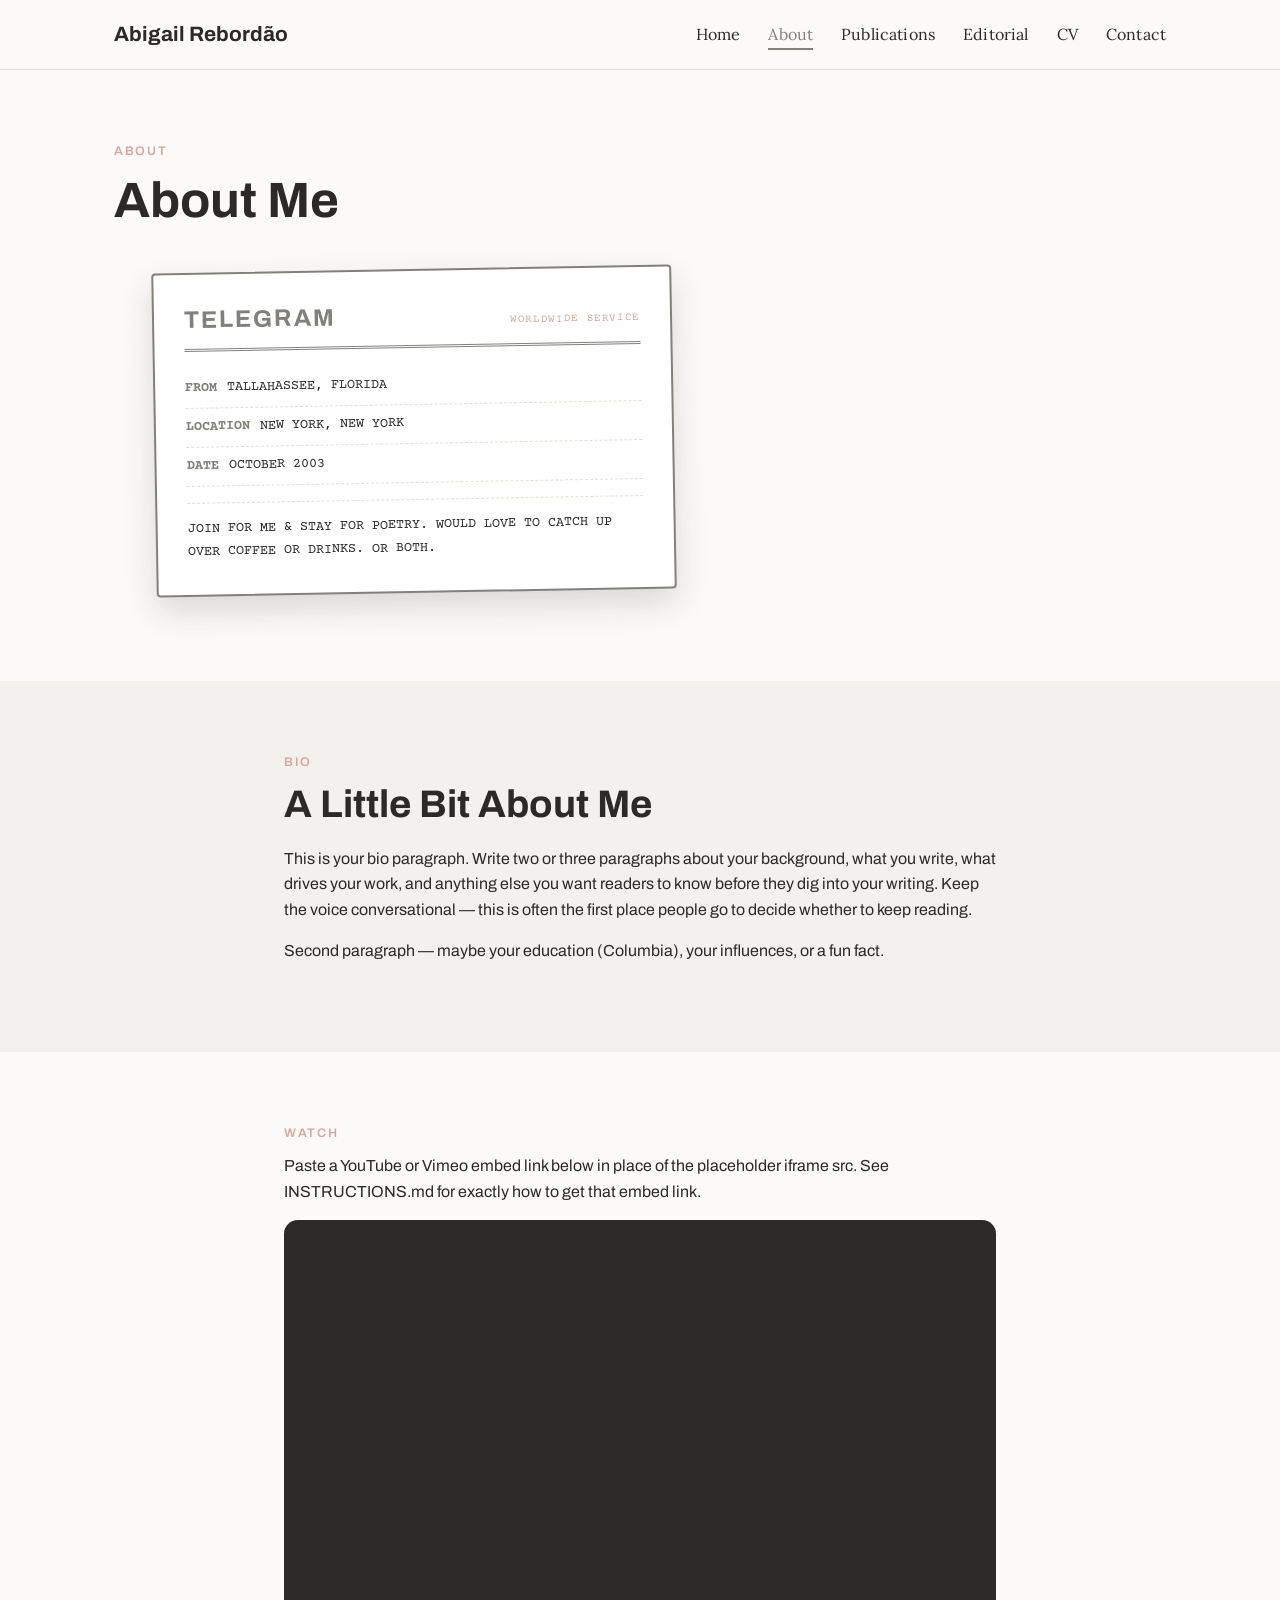
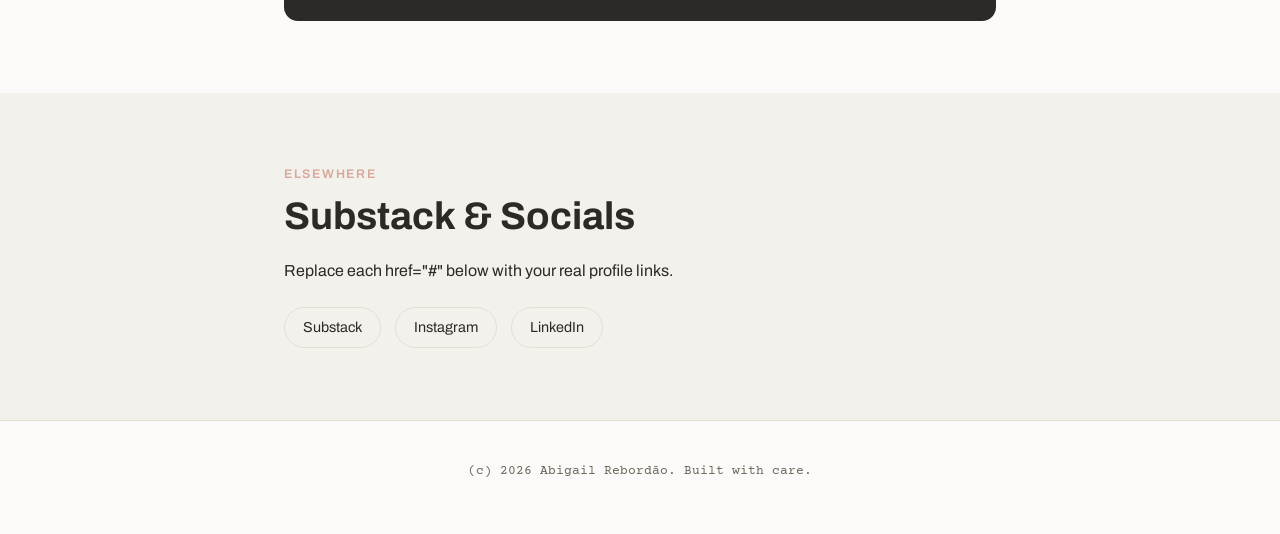
==== commit 9f30f416: "Add files via upload" ====
--- a/about.html
+++ b/about.html
@@ -97,7 +97,6 @@
       <div class="socials">
         <a href="https://substack.com/@abigailrebordao/posts" target="_blank" rel="noopener">Substack</a>
         <a href="https://www.instagram.com/abigailrebordao/?hl=en" target="_blank" rel="noopener">Instagram</a>
-        <a href="#" target="_blank" rel="noopener">Twitter / X</a>
         <a href="https://www.linkedin.com/in/abigail-rebord%C3%A3o-hugill-5393ab255" target="_blank" rel="noopener">LinkedIn</a>
       </div>
     </div>
--- a/css/style.css
+++ b/css/style.css
@@ -8,45 +8,42 @@
 
 :root {
   /* ---- COLORS ---------------------------------------------------------
-     Charcoal + light rose + clean cream, pulled from your color palette
-     photo. Charcoal carries the "functional" elements (buttons, links,
-     nav state); rose carries the "soft/decorative" ones (eyebrows, help
-     tab, dividers) — the two interchange across the site the way you
-     asked. Swap any hex below to retune either color everywhere at once. */
-  --color-bg: #F7F2EA;          /* main page background — clean, chic cream */
-  --color-bg-alt: #EFE7D8;      /* secondary panels / cards */
+     Light gray + light pink + near-white. Lighter pass over the original
+     charcoal + rose + cream system — same roles, paler values. "Gray"
+     carries the "functional" elements (buttons, links, nav state); "pink"
+     carries the "soft/decorative" ones (eyebrows, help tab, dividers).
+     Swap any hex below to retune either color everywhere at once. */
+  --color-bg: #FBFAF8;          /* main page background — near white */
+  --color-bg-alt: #F3F1EC;      /* secondary panels / cards */
   --color-ink: #2C2A27;         /* primary text */
   --color-ink-soft: #6B6659;    /* secondary / muted text (footer, captions) */
-  --color-charcoal: #33312D;    /* charcoal accent — buttons, links, nav */
-  --color-charcoal-dark: #201F1C; /* hover state for charcoal */
-  --color-rose: #D8A79B;        /* light rose accent — eyebrows, help tab, dividers */
-  --color-rose-dark: #C68F82;   /* hover/deeper state for rose */
+  --color-charcoal: #83807A;    /* light gray accent — buttons, links, nav */
+  --color-charcoal-dark: #605D57; /* hover state for the gray accent */
+  --color-rose: #F5DEDA;        /* light light pink — help tab bg, dividers */
+  --color-rose-dark: #D8A79B;   /* readable mid-pink — eyebrow/label text */
   --color-accent: var(--color-charcoal);       /* default "functional" accent */
   --color-accent-dark: var(--color-charcoal-dark);
-  --color-line: #DCD2BF;        /* borders, dividers, dashed placeholder frames */
-  --color-white: #FFFDF9;
+  --color-line: #E4DFD3;        /* borders, dividers, dashed placeholder frames */
+  --color-white: #FFFFFF;
 
   /* ---- FONTS ------------------------------------------------------------
      Loaded from Google Fonts in each HTML file's <head>. Swap names here
      AND in every HTML file's <link> tag to change them — see
      INSTRUCTIONS.md.
-       - display/body (Archivo): nav name, section subheads, and regular
-         paragraph text — the clean structural sans that carries most of
-         the site.
+       - display/body (Archivo): nav name, every page's big H1 title,
+         section subheads, and regular paragraph text — the clean
+         structural sans that carries most of the site.
        - nav (Lora): the Home/About/Publications/... links in the top nav.
-       - title (Caveat): every page's big H1 title — handwritten/scribble,
-         kept fairly bold and a bit smaller than a typical H1.
        - accent (Newsreader italic): one emphasized line per page (the help
          tab message, page intro lines) — the flowing italic touch.
        - hand (Caveat): handwritten scribbles — photo captions, small
-         doodle-style labels. Same family as --font-title, used at smaller
-         sizes.
+         doodle-style labels, the "creative" label in the Publications
+         circle.
        - mono (Courier Prime): footer, CV dates, telegram/document-style
          text. */
   --font-display: 'Archivo', -apple-system, BlinkMacSystemFont, 'Segoe UI', sans-serif;
   --font-body: 'Archivo', -apple-system, BlinkMacSystemFont, 'Segoe UI', sans-serif;
   --font-nav: 'Lora', Georgia, serif;
-  --font-title: 'Caveat', cursive;
   --font-accent: 'Newsreader', Georgia, serif;
   --font-hand: 'Caveat', cursive;
   --font-mono: 'Courier Prime', 'Courier New', monospace;
@@ -86,9 +83,9 @@
    than a typical H1 so it reads as a personal signature rather than a
    corporate headline. */
 h1 {
-  font-family: var(--font-title);
+  font-family: var(--font-display);
   font-weight: 700;
-  font-size: clamp(2rem, 5vw, 3rem);
+  font-size: clamp(1.9rem, 4.5vw, 3.1rem);
 }
 h2 { font-size: clamp(1.6rem, 3.5vw, 2.4rem); }
 h3 { font-size: 1.25rem; }
@@ -136,7 +133,7 @@
   position: sticky;
   top: 0;
   z-index: 40;
-  background: rgba(247, 242, 234, 0.92);
+  background: rgba(251, 250, 248, 0.92);
   backdrop-filter: blur(6px);
   border-bottom: 1px solid var(--color-line);
 }
@@ -243,6 +240,11 @@
 }
 .btn:hover { background: var(--color-accent-dark); border-color: var(--color-accent-dark); text-decoration: none; color: var(--color-white); }
 
+/* Lighter gray needs dark text to stay readable — same button, just
+   readable ink instead of white. */
+.btn { color: var(--color-ink); }
+.btn:hover { color: var(--color-white); }
+
 .btn--outline {
   background: transparent;
   color: var(--color-ink);
@@ -271,85 +273,65 @@
   margin: 0 auto 48px;
 }
 
-/* ---- Envelope photo lineup ---------------------------------------------
-   A row of envelopes — some tall/vertical, some wide/horizontal, one
-   upside-down, one opening to the side — each with a photo peeking out
-   the flap. Colors alternate rose / charcoal / cream per envelope. */
-
-.envelope-row {
-  display: flex;
-  align-items: flex-end;
-  justify-content: center;
-  flex-wrap: wrap;
-  gap: 34px;
-  max-width: 900px;
-  margin: 20px auto 0;
-  padding: 70px 0 50px; /* room for photos peeking above + captions below */
-}
-
-.envelope-wrap {
+.photo-cluster {
   position: relative;
+  max-width: 780px;
+  margin: 0 auto;
+  aspect-ratio: 1 / 0.85;
+}
+
+.photo-cluster__center {
+  position: absolute;
+  left: 50%;
+  top: 50%;
+  transform: translate(-50%, -50%);
+  width: 42%;
+  border-radius: 50%;
+  overflow: hidden;
+  border: 6px solid var(--color-white);
+  box-shadow: 0 18px 40px rgba(43, 42, 40, 0.18);
+  z-index: 5;
+}
+
+.photo-cluster__item {
+  position: absolute;
+  width: 30%;
+  background: var(--color-white);
+  border-radius: var(--radius);
+  padding: 6px 6px 32px;
+  box-shadow: 0 12px 28px rgba(43, 42, 40, 0.15);
   transition: transform 0.25s ease;
 }
-.envelope-wrap:hover { transform: translateY(-6px); }
-
-.envelope {
-  position: absolute;
-  inset: 0;
-  box-shadow: 0 14px 30px rgba(43, 42, 40, 0.16);
-}
-
-.envelope--rose     { background: var(--color-rose); }
-.envelope--charcoal { background: var(--color-charcoal); }
-.envelope--cream    { background: var(--color-white); border: 1px solid var(--color-line); }
-
-/* Flap opens upward */
-.envelope--top { clip-path: polygon(0% 22%, 50% 0%, 100% 22%, 100% 100%, 0% 100%); }
-/* Flap opens downward (upside-down) */
-.envelope--bottom { clip-path: polygon(0% 0%, 100% 0%, 100% 78%, 50% 100%, 0% 78%); }
-/* Flap opens to the right (on its side) */
-.envelope--right { clip-path: polygon(0% 0%, 78% 0%, 100% 50%, 78% 100%, 0% 100%); }
-
-.envelope__photo {
-  position: absolute;
-  overflow: hidden;
-  border-radius: 8px;
-  border: 4px solid var(--color-white);
-  box-shadow: 0 10px 20px rgba(43, 42, 40, 0.24);
-  z-index: 2;
-}
-.envelope__photo img { display: block; width: 100%; }
-
-.ep-top    { left: 50%; top: -36%; width: 64%; transform: translateX(-50%) rotate(-4deg); }
-.ep-bottom { left: 50%; bottom: -36%; width: 64%; transform: translateX(-50%) rotate(3deg); }
-.ep-right  { top: 50%; right: -30%; width: 56%; transform: translateY(-50%) rotate(6deg); }
-
-.envelope__caption {
+.photo-cluster__item:hover { transform: translateY(-6px) scale(1.03); z-index: 6; }
+
+.photo-frame { border-radius: calc(var(--radius) - 5px); overflow: hidden; }
+.photo-frame img { display: block; width: 100%; }
+
+/* Handwritten Polaroid-style caption sitting in the white "mount" below
+   each photo — swap the text in the HTML, not here. */
+.photo-cluster__item figcaption {
   display: block;
   position: absolute;
-  left: 50%;
-  bottom: -38px;
-  transform: translateX(-50%) rotate(-2deg);
-  width: max-content;
-  max-width: 140px;
+  left: 0;
+  right: 0;
+  bottom: 2px;
   text-align: center;
-  line-height: 1.15;
   font-family: var(--font-hand);
-  font-size: 1.15rem;
-  color: var(--color-ink-soft);
-  z-index: 3;
-}
-
-/* Sizes + individual tilt per envelope */
-.ew-1 { width: 130px; height: 200px; }                        /* vertical, top flap */
-.ew-2 { width: 220px; height: 140px; transform: rotate(-4deg); margin-bottom: 18px; } /* horizontal, top flap */
-.ew-3 { width: 170px; height: 190px; transform: rotate(3deg); }  /* upside-down */
-.ew-4 { width: 210px; height: 150px; transform: rotate(-6deg); margin-bottom: 10px; } /* opens to the side */
+  font-size: 1.25rem;
+  color: var(--color-ink);
+  line-height: 1;
+}
+
+.photo-cluster__center figcaption { display: none; }
+
+.pc-1 { top: 2%;  left: 2%;  transform: rotate(-6deg); }
+.pc-2 { top: 6%;  right: 0%; transform: rotate(5deg); }
+.pc-3 { bottom: 0%; left: 12%; transform: rotate(4deg); }
 
 @media (max-width: 720px) {
-  .envelope-row { gap: 50px 28px; padding-top: 50px; }
-  .ew-1, .ew-2, .ew-3, .ew-4 { transform: none; margin-bottom: 0; }
-  .envelope-wrap:hover { transform: none; }
+  .photo-cluster { aspect-ratio: auto; display: grid; grid-template-columns: 1fr 1fr; gap: 16px; }
+  .photo-cluster__center { position: static; width: 60%; margin: 0 auto 16px; grid-column: 1 / -1; transform: none; }
+  .photo-cluster__item { position: relative; width: 100%; transform: none !important; }
 }
 
 /* ---- Help tab ---- */
@@ -514,38 +496,13 @@
    PUBLICATIONS PAGE
    ========================================================================= */
 
-/* Film-reel disc: a solid cream disc (.pub-orbit) with a rotating
-   sprocket-tab ring (.pub-orbit__reel) behind it. Logos sit on top and
-   stay still/upright/clickable — only the ring spins. */
 .pub-orbit {
   position: relative;
   max-width: 620px;
   aspect-ratio: 1;
   margin: 0 auto;
   border-radius: 50%;
-  background: var(--color-white);
-  border: 6px solid var(--color-bg-alt);
-  box-shadow: 0 20px 44px rgba(43, 42, 40, 0.16);
-}
-
-.pub-orbit__reel {
-  position: absolute;
-  inset: 10px;
-  border-radius: 50%;
-  background: repeating-conic-gradient(
-    var(--color-rose) 0deg 5deg,
-    transparent 5deg 24deg,
-    var(--color-charcoal) 24deg 29deg,
-    transparent 29deg 48deg
-  );
-  -webkit-mask: radial-gradient(circle, transparent 62%, #000 63%, #000 72%, transparent 73%);
-          mask: radial-gradient(circle, transparent 62%, #000 63%, #000 72%, transparent 73%);
-  animation: pub-reel-spin 50s linear infinite;
-}
-
-@keyframes pub-reel-spin {
-  from { transform: rotate(0deg); }
-  to { transform: rotate(360deg); }
+  border: 1px dashed var(--color-line);
 }
 
 .pub-orbit__center {
@@ -562,9 +519,9 @@
 
 .pub-logo {
   position: absolute;
-  width: 92px;
-  height: 92px;
-  border-radius: 14px;
+  width: 96px;
+  height: 96px;
+  border-radius: 50%;
   overflow: hidden;
   background: var(--color-white);
   box-shadow: 0 10px 24px rgba(43,42,40,0.16);
@@ -595,7 +552,7 @@
   border-radius: var(--radius);
   border: 1px solid var(--color-line);
 }
-.pub-card img { width: 72px; height: 72px; margin: 0 auto 12px; border-radius: 10px; }
+.pub-card img { width: 72px; height: 72px; margin: 0 auto 12px; border-radius: 50%; }
 .pub-card:hover { text-decoration: none; border-color: var(--color-rose-dark); }
 .pub-card span { display: block; color: var(--color-ink); font-weight: 600; font-size: 0.9rem; }
 
@@ -617,7 +574,7 @@
   color: var(--color-ink);
 }
 .pub-list a:hover { border-color: var(--color-rose-dark); text-decoration: none; }
-.pub-list img { width: 40px; height: 40px; border-radius: 8px; flex-shrink: 0; }
+.pub-list img { width: 40px; height: 40px; border-radius: 50%; flex-shrink: 0; }
 
 /* =========================================================================
    EDITORIAL PAGE
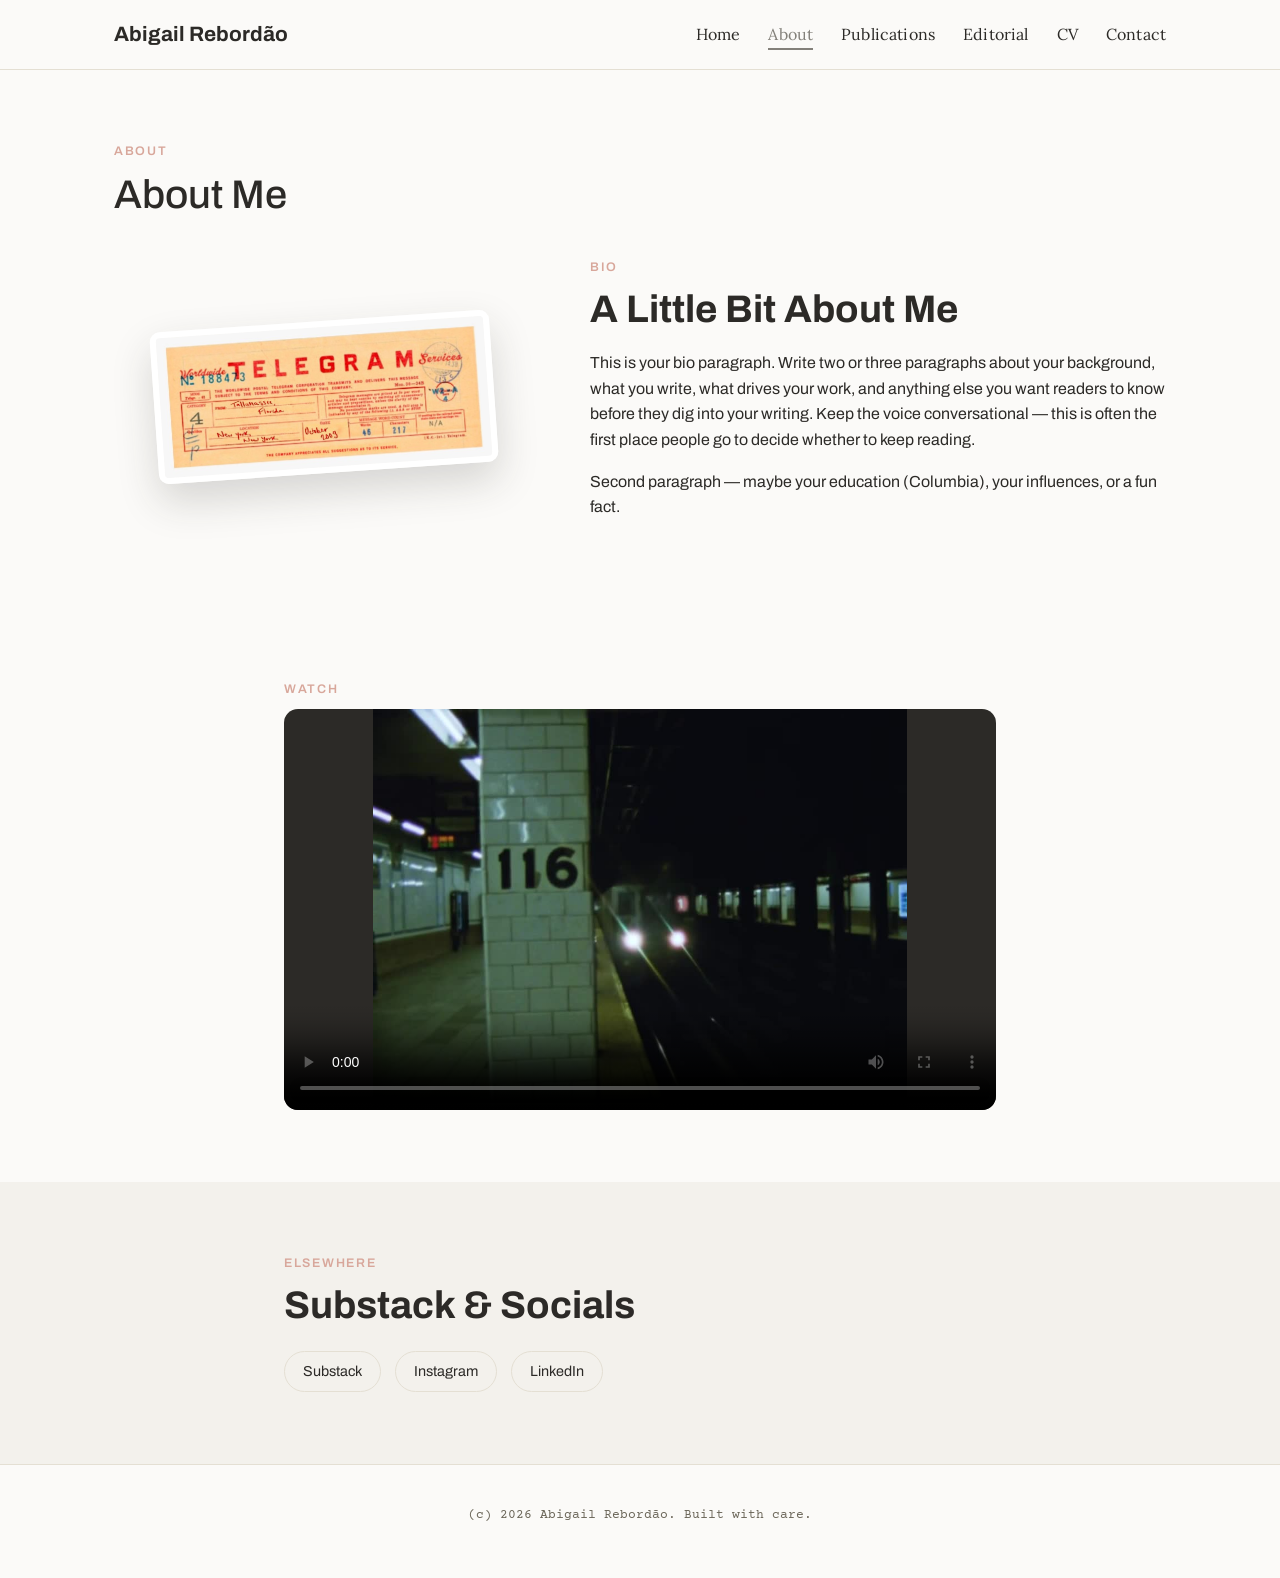
==== commit 3538bd93: "Add files via upload" ====
--- a/about.html
+++ b/about.html
@@ -33,58 +33,41 @@
       <span class="eyebrow">About</span>
       <h1>About Me</h1>
 
-      <!-- Telegram — replaces the old ticket graphic. Edit the field
-           values and message directly below; everything renders in caps
-           automatically to match the telegram style. -->
-      <figure class="telegram" style="margin-top: 40px;">
-        <div class="telegram__header">
-          <span class="telegram__title">Telegram</span>
-          <span class="telegram__tag">Worldwide Service</span>
+      <!-- Photo + bio, side by side. Swap the image src for a new photo any
+           time — it stays slanted and framed automatically. Edit the bio
+           text on the right directly in the HTML. -->
+      <div class="about-intro" style="margin-top: 40px;">
+        <figure class="about-intro__photo">
+          <img src="images/about/telegram-photo.jpg" alt="A telegram addressed from Tallahassee, Florida to New York, New York, October 2003">
+        </figure>
+        <div class="about-intro__bio">
+          <span class="eyebrow">Bio</span>
+          <h2>A Little Bit About Me</h2>
+          <p>This is your bio paragraph. Write two or three paragraphs about your
+          background, what you write, what drives your work, and anything else
+          you want readers to know before they dig into your writing. Keep the
+          voice conversational — this is often the first place people go to
+          decide whether to keep reading.</p>
+          <p>Second paragraph — maybe your education (Columbia), your influences,
+          or a fun fact.</p>
         </div>
-        <div class="telegram__field">
-          <span class="telegram__label">From</span>
-          <span class="telegram__value">Tallahassee, Florida</span>
-        </div>
-        <div class="telegram__field">
-          <span class="telegram__label">Location</span>
-          <span class="telegram__value">New York, New York</span>
-        </div>
-        <div class="telegram__field">
-          <span class="telegram__label">Date</span>
-          <span class="telegram__value">October 2003</span>
-        </div>
-        <p class="telegram__message">Join for me &amp; stay for poetry. Would love to catch
-        up over coffee or drinks. Or both.</p>
-      </figure>
-    </div>
-  </section>
-
-  <section class="section section--alt">
-    <div class="container" style="max-width: 760px;">
-      <span class="eyebrow">Bio</span>
-      <h2>A Little Bit About Me</h2>
-      <p>This is your bio paragraph. Write two or three paragraphs about your
-      background, what you write, what drives your work, and anything else
-      you want readers to know before they dig into your writing. Keep the
-      voice conversational — this is often the first place people go to
-      decide whether to keep reading.</p>
-      <p>Second paragraph — maybe your education (Columbia), your influences,
-      or a fun fact.</p>
+      </div>
     </div>
   </section>
 
   <section class="section">
     <div class="container" style="max-width: 760px;">
       <span class="eyebrow">Watch</span>
-      <p>Paste a YouTube or Vimeo embed link below in place of the placeholder
-      iframe src. See INSTRUCTIONS.md for exactly how to get that embed link.</p>
       <div class="video-embed">
-        <iframe
-          src="https://www.youtube.com/embed/dQw4w9WgXcQ"
-          title="Columbia video"
-          allow="accelerometer; autoplay; clipboard-write; encrypted-media; gyroscope; picture-in-picture"
-          allowfullscreen>
-        </iframe>
+        <video
+          controls
+          playsinline
+          preload="metadata"
+          poster="images/about/columbia-video-poster.jpg">
+          <source src="images/about/columbia-video.mp4" type="video/mp4">
+          Your browser doesn't support embedded video. You can
+          <a href="images/about/columbia-video.mp4">download the video</a> instead.
+        </video>
       </div>
     </div>
   </section>
@@ -93,7 +76,6 @@
     <div class="container" style="max-width: 760px;">
       <span class="eyebrow">Elsewhere</span>
       <h2>Substack &amp; Socials</h2>
-      <p>Replace each href="#" below with your real profile links.</p>
       <div class="socials">
         <a href="https://substack.com/@abigailrebordao/posts" target="_blank" rel="noopener">Substack</a>
         <a href="https://www.instagram.com/abigailrebordao/?hl=en" target="_blank" rel="noopener">Instagram</a>
--- a/css/style.css
+++ b/css/style.css
@@ -79,13 +79,12 @@
 
 h2, h3 { font-family: var(--font-display); }
 
-/* Page titles — handwritten/scribble, bold, and intentionally smaller
-   than a typical H1 so it reads as a personal signature rather than a
-   corporate headline. */
+/* Page titles — structural font (Archivo), medium weight (not bold),
+   sized smaller so it reads as understated rather than a headline. */
 h1 {
   font-family: var(--font-display);
-  font-weight: 700;
-  font-size: clamp(1.9rem, 4.5vw, 3.1rem);
+  font-weight: 500;
+  font-size: clamp(1.5rem, 3.6vw, 2.5rem);
 }
 h2 { font-size: clamp(1.6rem, 3.5vw, 2.4rem); }
 h3 { font-size: 1.25rem; }
@@ -286,12 +285,13 @@
   top: 50%;
   transform: translate(-50%, -50%);
   width: 42%;
-  border-radius: 50%;
+  border-radius: var(--radius);
   overflow: hidden;
   border: 6px solid var(--color-white);
   box-shadow: 0 18px 40px rgba(43, 42, 40, 0.18);
   z-index: 5;
 }
+.photo-cluster__center img { display: block; width: 100%; }
 
 .photo-cluster__item {
   position: absolute;
@@ -387,78 +387,40 @@
    ABOUT PAGE
    ========================================================================= */
 
-/* Telegram — replaces the old ticket graphic. Typewriter/document styling
-   (Courier Prime) on a cream card, per your telegram reference photo. */
-.telegram {
-  background: var(--color-white);
-  border: 2px solid var(--color-charcoal);
-  border-radius: 4px;
-  max-width: 520px;
-  padding: 26px 30px 30px;
-  box-shadow: 0 14px 32px rgba(43, 42, 40, 0.16);
-  transform: rotate(-1deg);
-}
-
-.telegram__header {
-  display: flex;
-  justify-content: space-between;
-  align-items: baseline;
-  gap: 12px;
-  border-bottom: 3px double var(--color-charcoal);
-  padding-bottom: 10px;
-  margin-bottom: 18px;
-}
-
-.telegram__title {
-  font-family: var(--font-display);
-  font-weight: 700;
-  font-size: 1.5rem;
-  letter-spacing: 0.08em;
-  text-transform: uppercase;
-  color: var(--color-charcoal);
-}
-
-.telegram__tag {
-  font-family: var(--font-mono);
-  font-size: 0.68rem;
-  letter-spacing: 0.06em;
-  text-transform: uppercase;
-  color: var(--color-rose-dark);
-  white-space: nowrap;
-}
-
-.telegram__field {
-  display: flex;
-  gap: 10px;
-  font-family: var(--font-mono);
-  font-size: 0.85rem;
-  padding: 8px 0;
-  border-bottom: 1px dashed var(--color-line);
-}
-
-.telegram__label {
-  font-weight: 700;
-  color: var(--color-charcoal);
-  text-transform: uppercase;
-  white-space: nowrap;
-}
-
-.telegram__value { color: var(--color-ink); text-transform: uppercase; }
-
-.telegram__message {
-  margin: 16px 0 0;
-  padding-top: 14px;
-  border-top: 1px dashed var(--color-line);
-  font-family: var(--font-mono);
-  font-size: 0.85rem;
-  line-height: 1.75;
-  text-transform: uppercase;
-  color: var(--color-ink);
-}
-
-@media (max-width: 480px) {
-  .telegram { padding: 20px 20px 24px; }
-  .telegram__header { flex-direction: column; align-items: flex-start; gap: 4px; }
+/* Photo + bio, side by side — the photo sits slanted on the left, the bio
+   text sits to its right. Swap the image in the HTML any time; this frame
+   (rotation, border, shadow) applies automatically. */
+.about-intro {
+  display: flex;
+  align-items: center;
+  gap: 56px;
+}
+
+.about-intro__photo {
+  flex: 0 0 38%;
+  max-width: 340px;
+}
+
+.about-intro__photo img {
+  display: block;
+  width: 100%;
+  border-radius: calc(var(--radius) - 4px);
+  border: 6px solid var(--color-white);
+  box-shadow: 0 18px 40px rgba(43, 42, 40, 0.18);
+  transform: rotate(-4deg);
+}
+
+.about-intro__bio {
+  flex: 1 1 auto;
+  min-width: 0;
+}
+
+.about-intro__bio h2 { margin-top: 0.2em; }
+
+@media (max-width: 720px) {
+  .about-intro { flex-direction: column; gap: 28px; }
+  .about-intro__photo { flex-basis: auto; max-width: 260px; margin: 0 auto; }
+  .about-intro__photo img { transform: rotate(-3deg); }
 }
 
 .video-embed {
@@ -474,6 +436,13 @@
   height: 100%;
   border: 0;
   display: block;
+}
+.video-embed video {
+  width: 100%;
+  height: 100%;
+  display: block;
+  object-fit: contain;
+  background: var(--color-ink);
 }
 
 .socials {
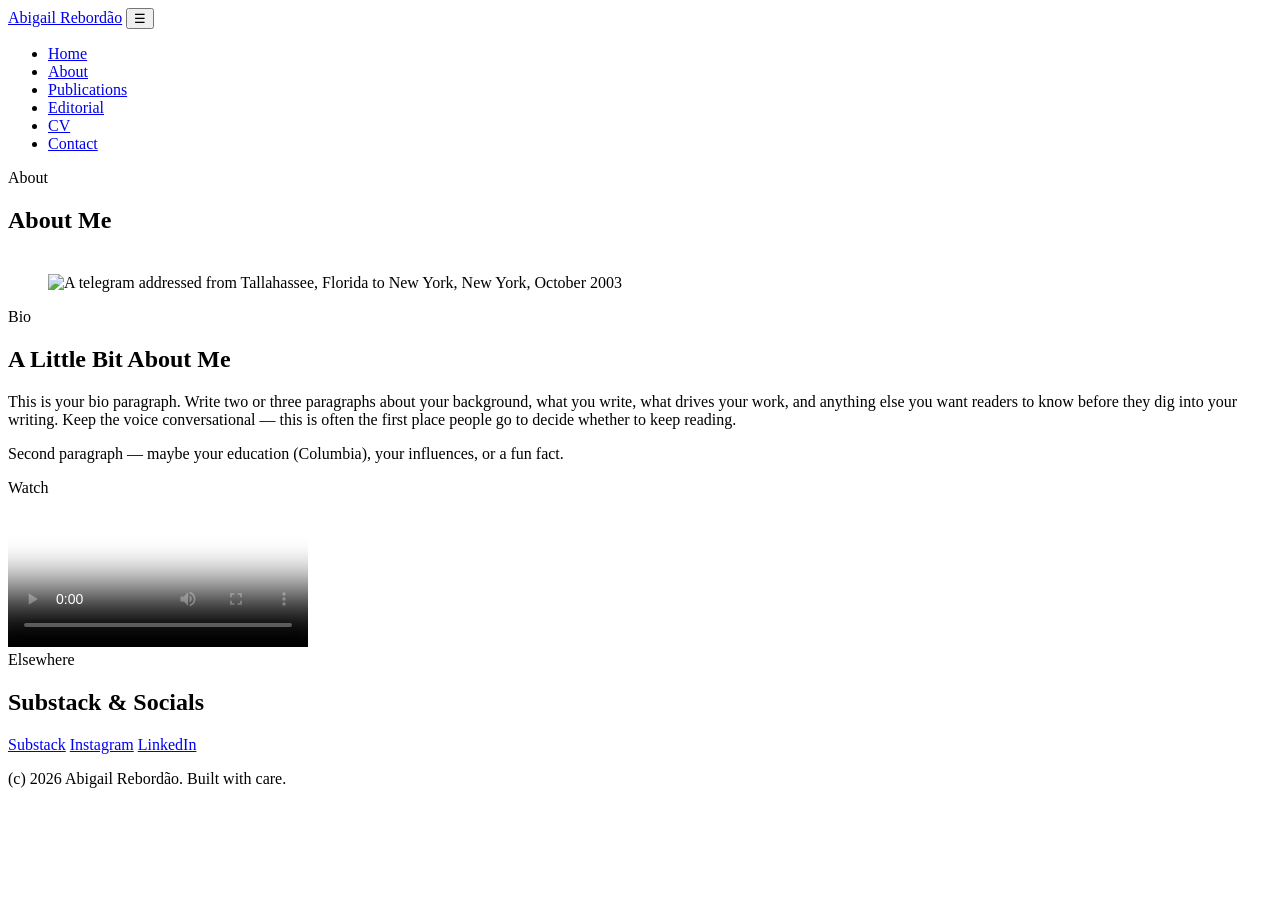
==== commit 26e1659a: "Add files via upload" ====
--- a/about.html
+++ b/about.html
@@ -56,30 +56,31 @@
   </section>
 
   <section class="section">
-    <div class="container" style="max-width: 760px;">
-      <span class="eyebrow">Watch</span>
-      <div class="video-embed">
-        <video
-          controls
-          playsinline
-          preload="metadata"
-          poster="images/about/columbia-video-poster.jpg">
-          <source src="images/about/columbia-video.mp4" type="video/mp4">
-          Your browser doesn't support embedded video. You can
-          <a href="images/about/columbia-video.mp4">download the video</a> instead.
-        </video>
-      </div>
-    </div>
-  </section>
-
-  <section class="section section--alt">
-    <div class="container" style="max-width: 760px;">
-      <span class="eyebrow">Elsewhere</span>
-      <h2>Substack &amp; Socials</h2>
-      <div class="socials">
-        <a href="https://substack.com/@abigailrebordao/posts" target="_blank" rel="noopener">Substack</a>
-        <a href="https://www.instagram.com/abigailrebordao/?hl=en" target="_blank" rel="noopener">Instagram</a>
-        <a href="https://www.linkedin.com/in/abigail-rebord%C3%A3o-hugill-5393ab255" target="_blank" rel="noopener">LinkedIn</a>
+    <div class="container">
+      <div class="about-watch">
+        <div class="about-watch__video">
+          <span class="eyebrow">Watch</span>
+          <div class="video-embed">
+            <video
+              controls
+              playsinline
+              preload="metadata"
+              poster="images/about/columbia-video-poster.jpg">
+              <source src="images/about/columbia-video.mp4" type="video/mp4">
+              Your browser doesn't support embedded video. You can
+              <a href="images/about/columbia-video.mp4">download the video</a> instead.
+            </video>
+          </div>
+        </div>
+        <div class="about-watch__elsewhere">
+          <span class="eyebrow">Elsewhere</span>
+          <h2>Substack &amp; Socials</h2>
+          <div class="socials socials--small">
+            <a href="https://substack.com/@abigailrebordao/posts" target="_blank" rel="noopener">Substack</a>
+            <a href="https://www.instagram.com/abigailrebordao/?hl=en" target="_blank" rel="noopener">Instagram</a>
+            <a href="https://www.linkedin.com/in/abigail-rebord%C3%A3o-hugill-5393ab255" target="_blank" rel="noopener">LinkedIn</a>
+          </div>
+        </div>
       </div>
     </div>
   </section>
